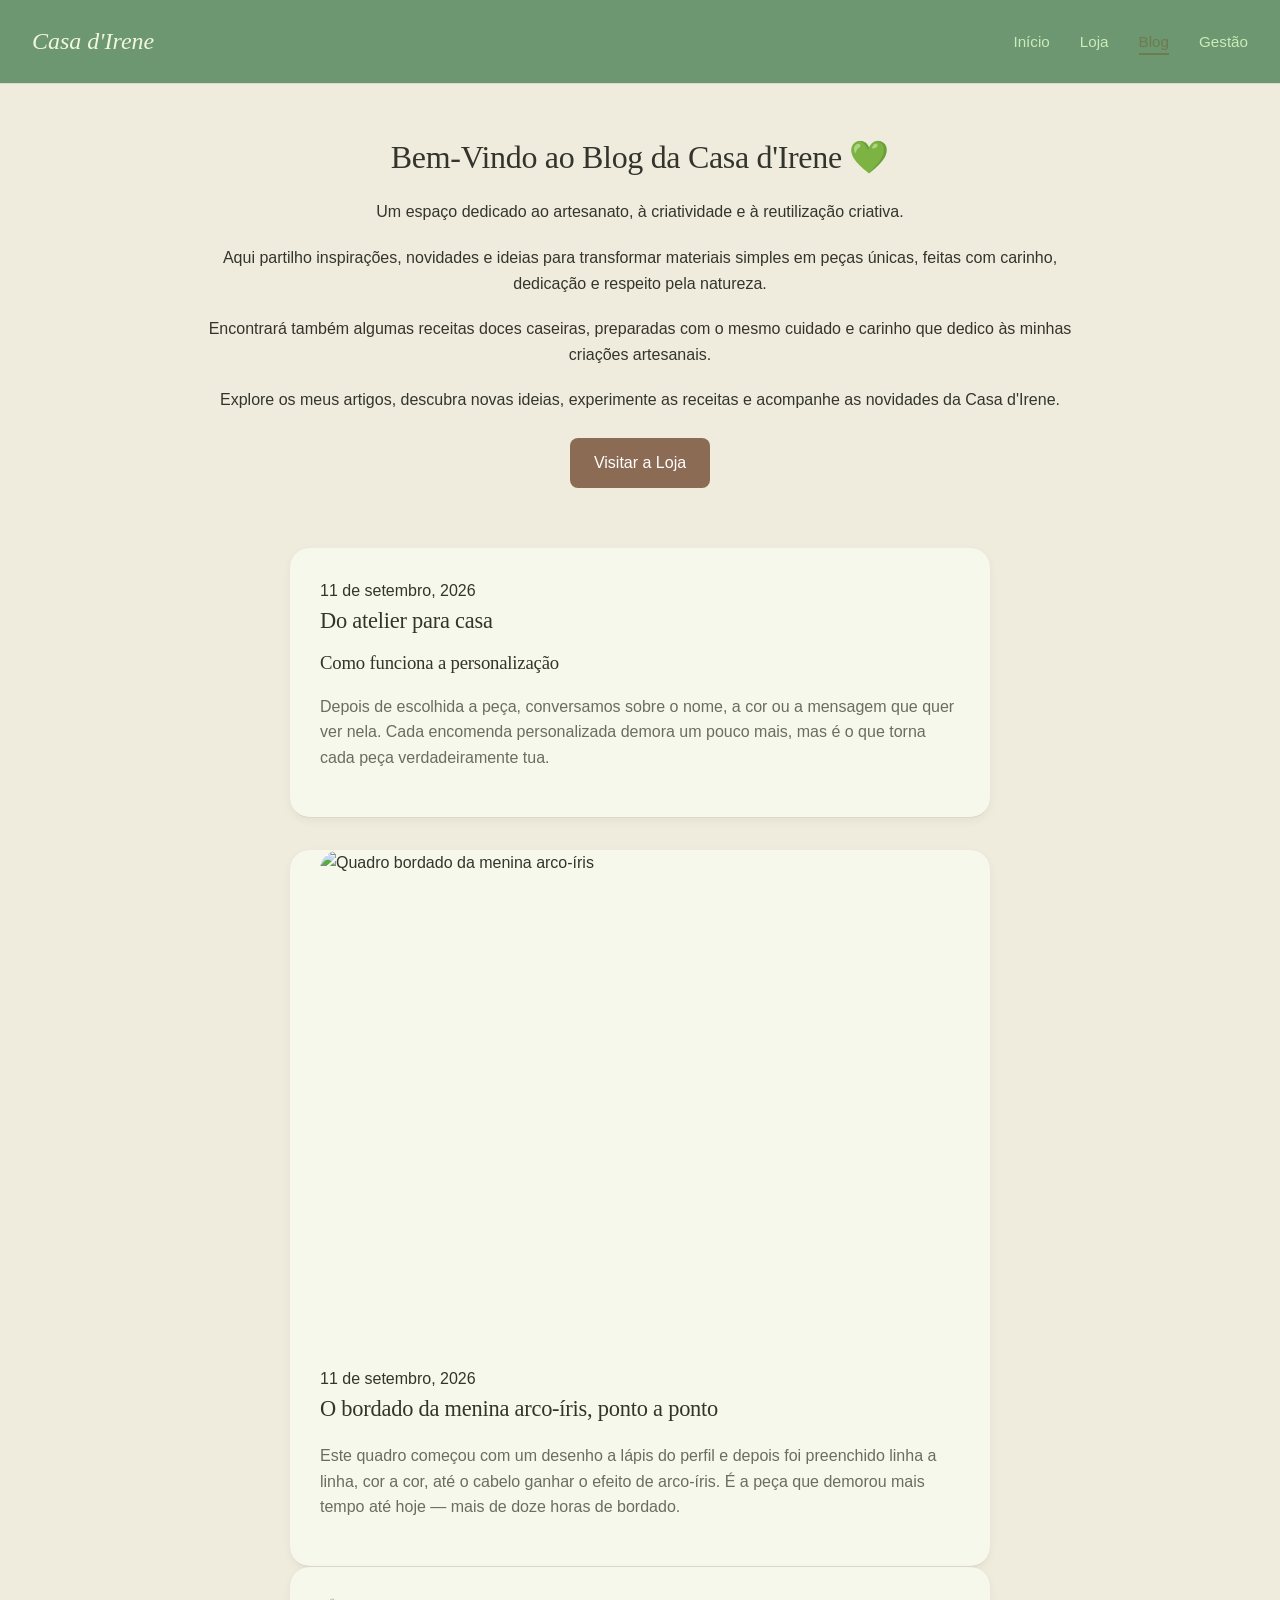
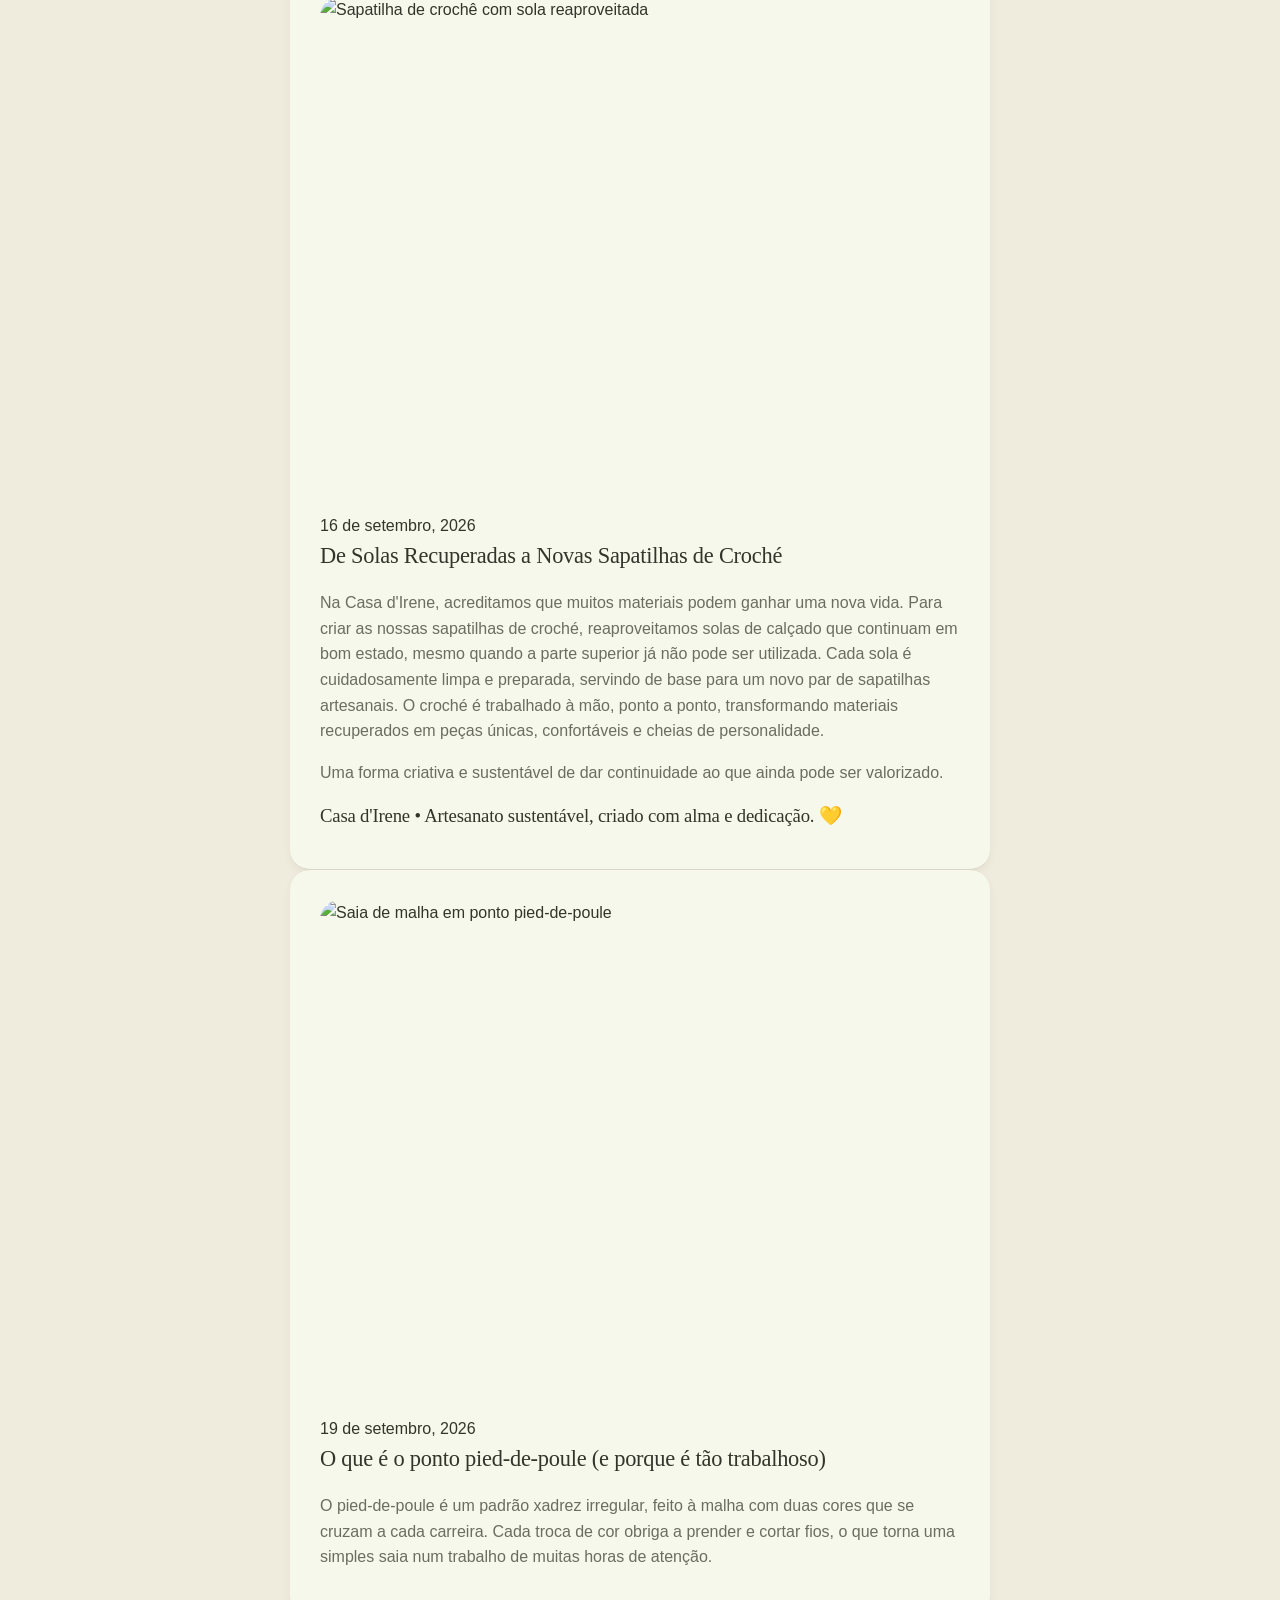
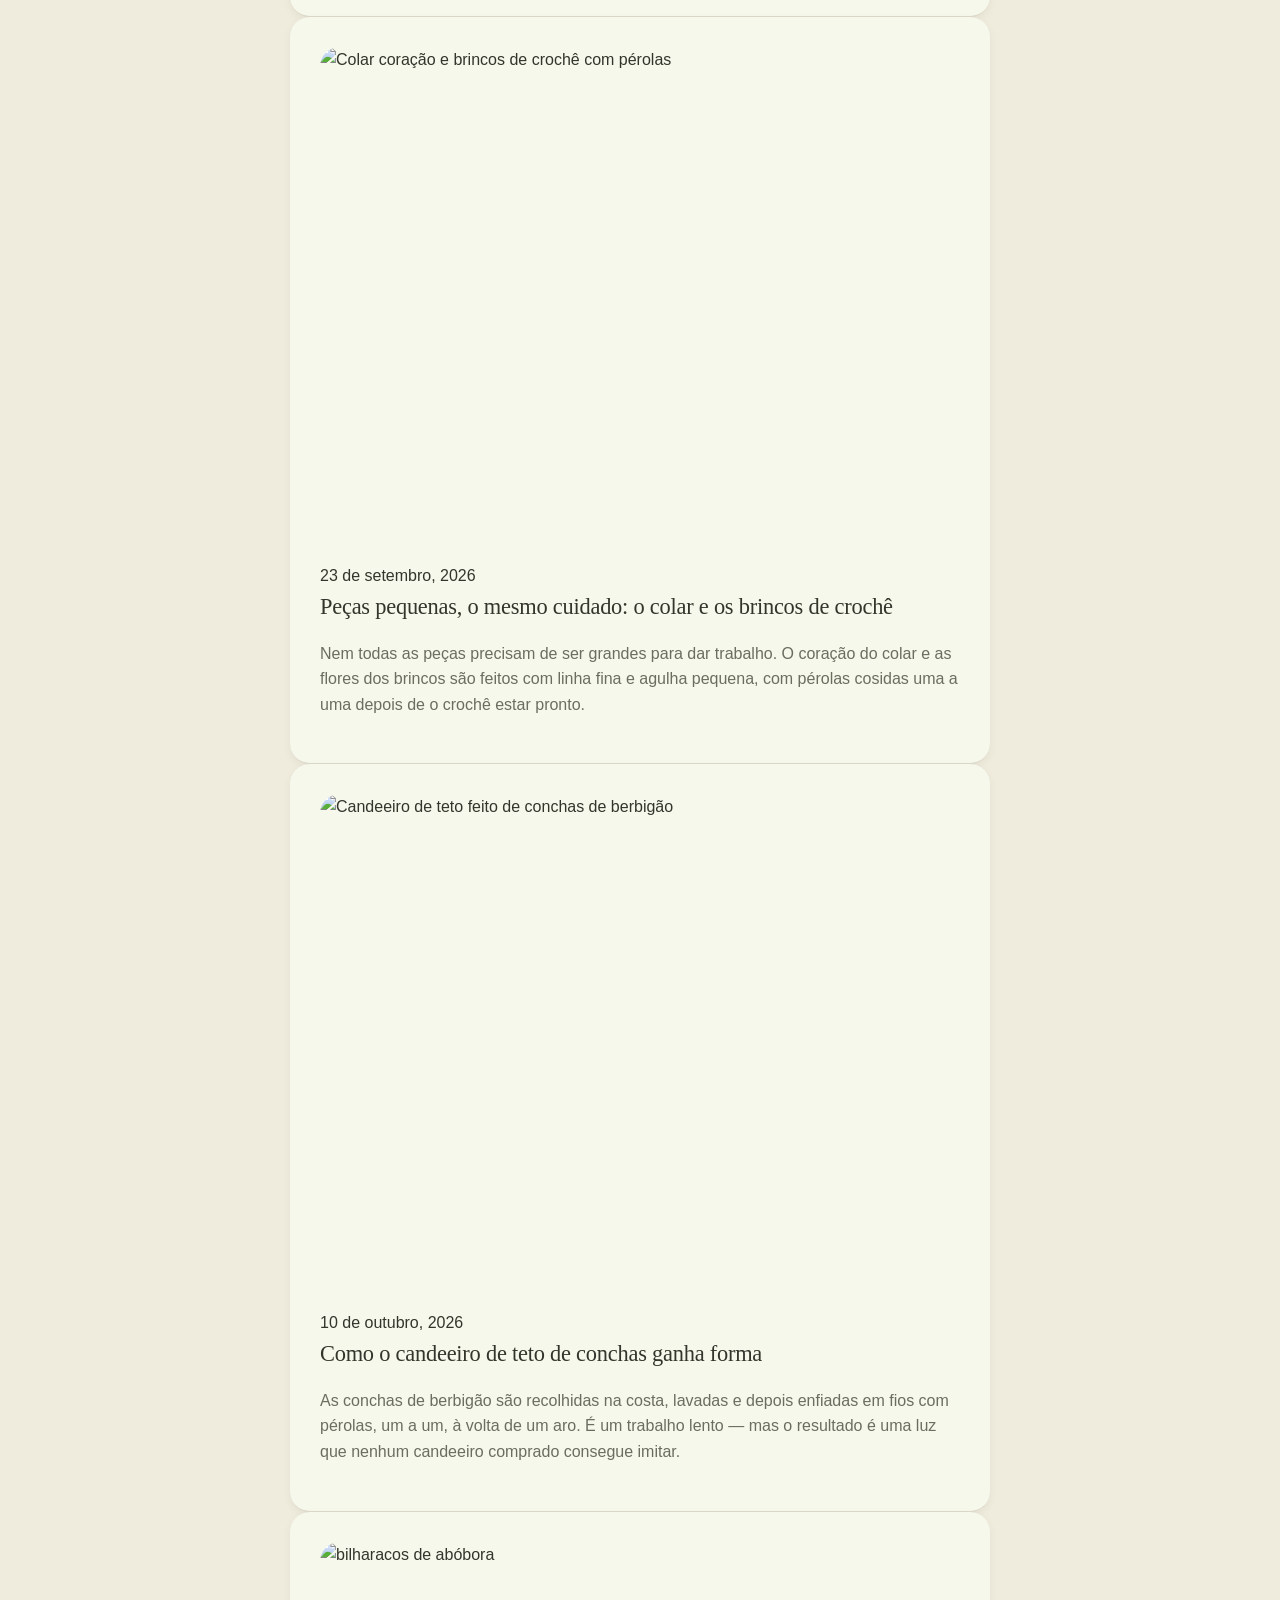
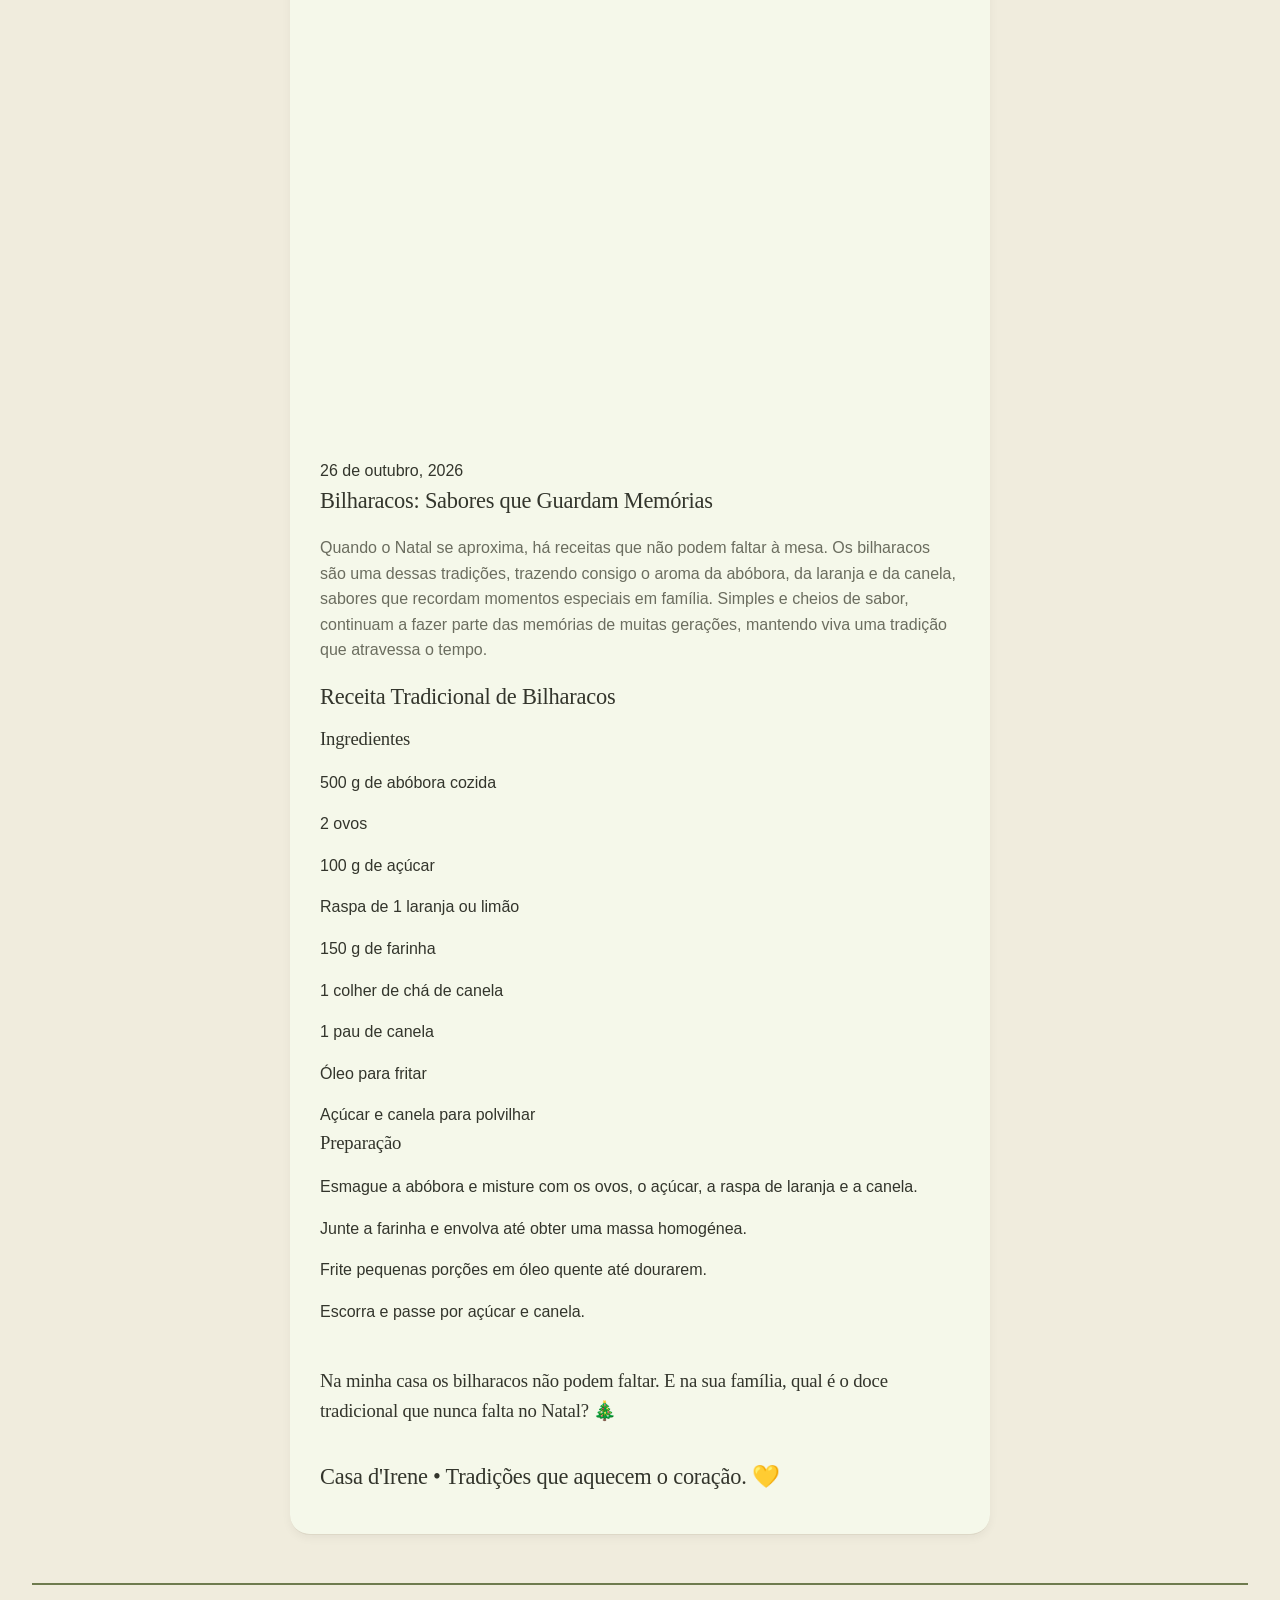
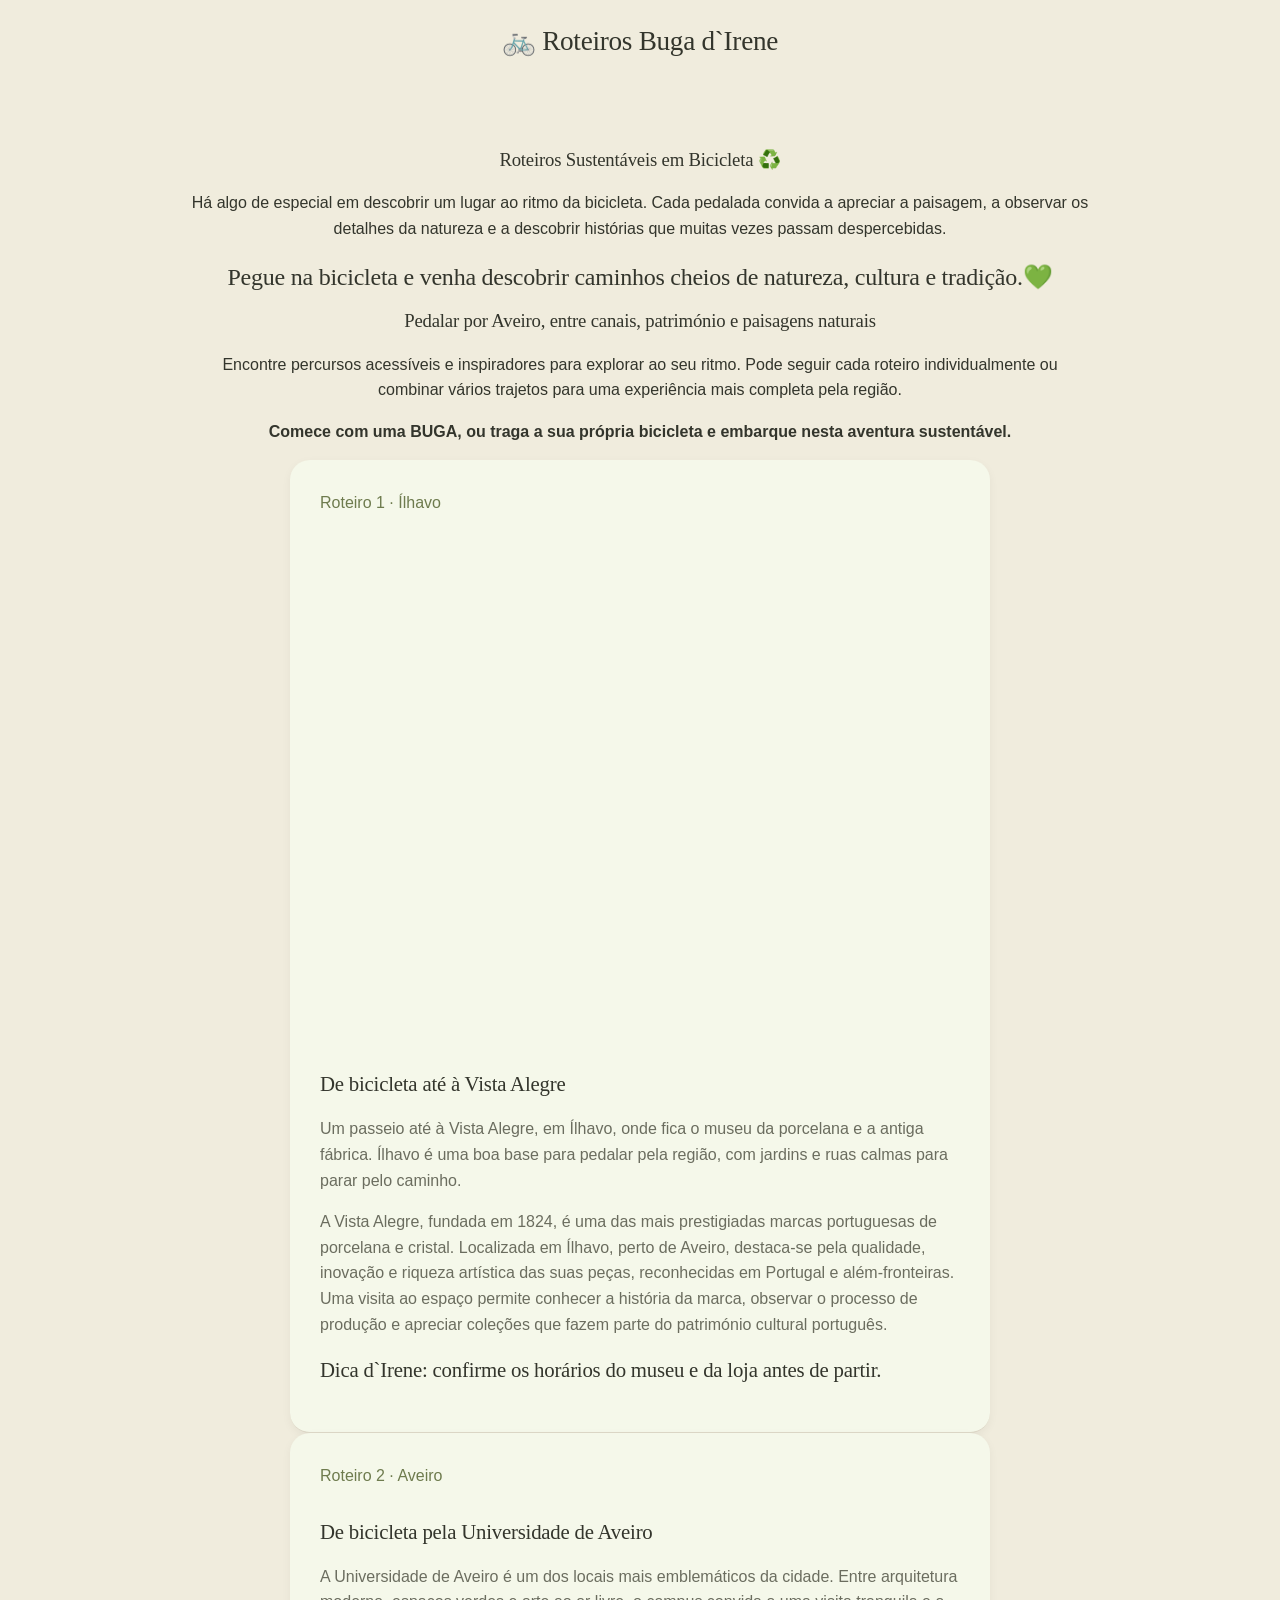
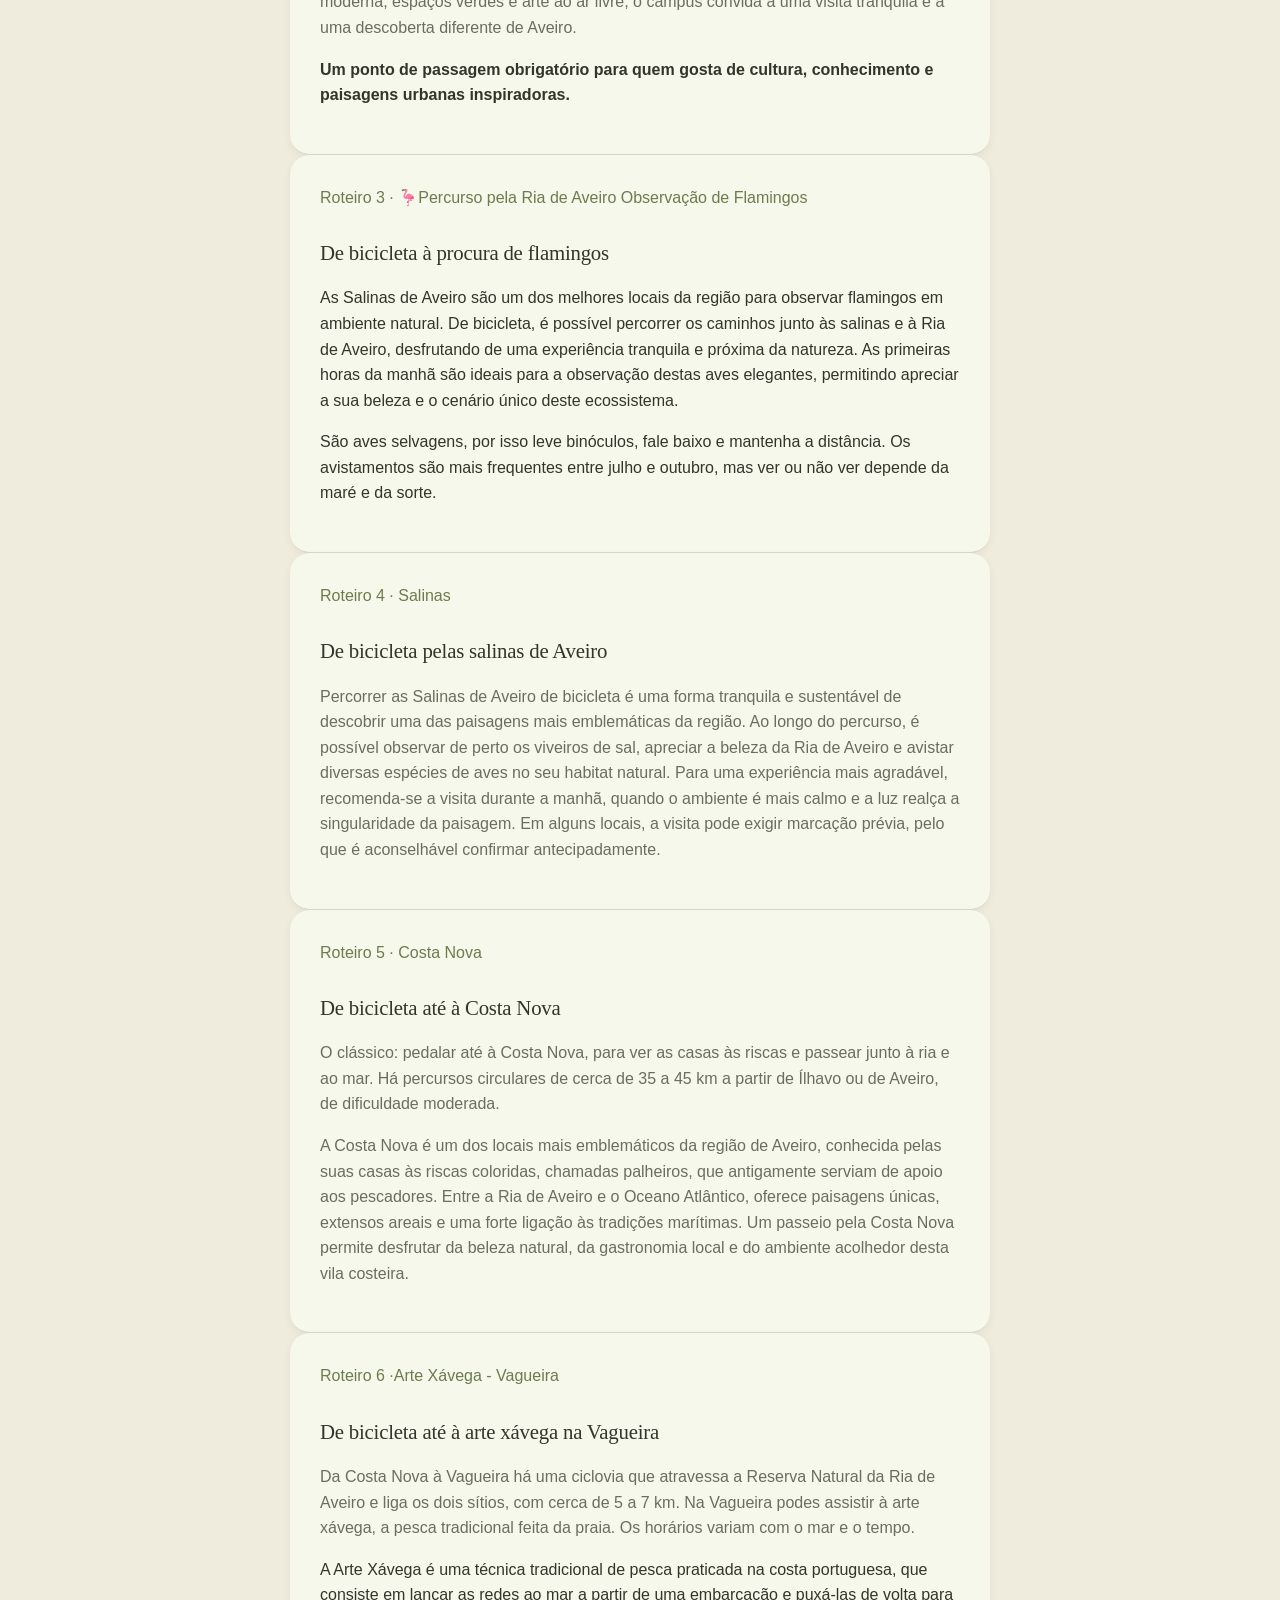
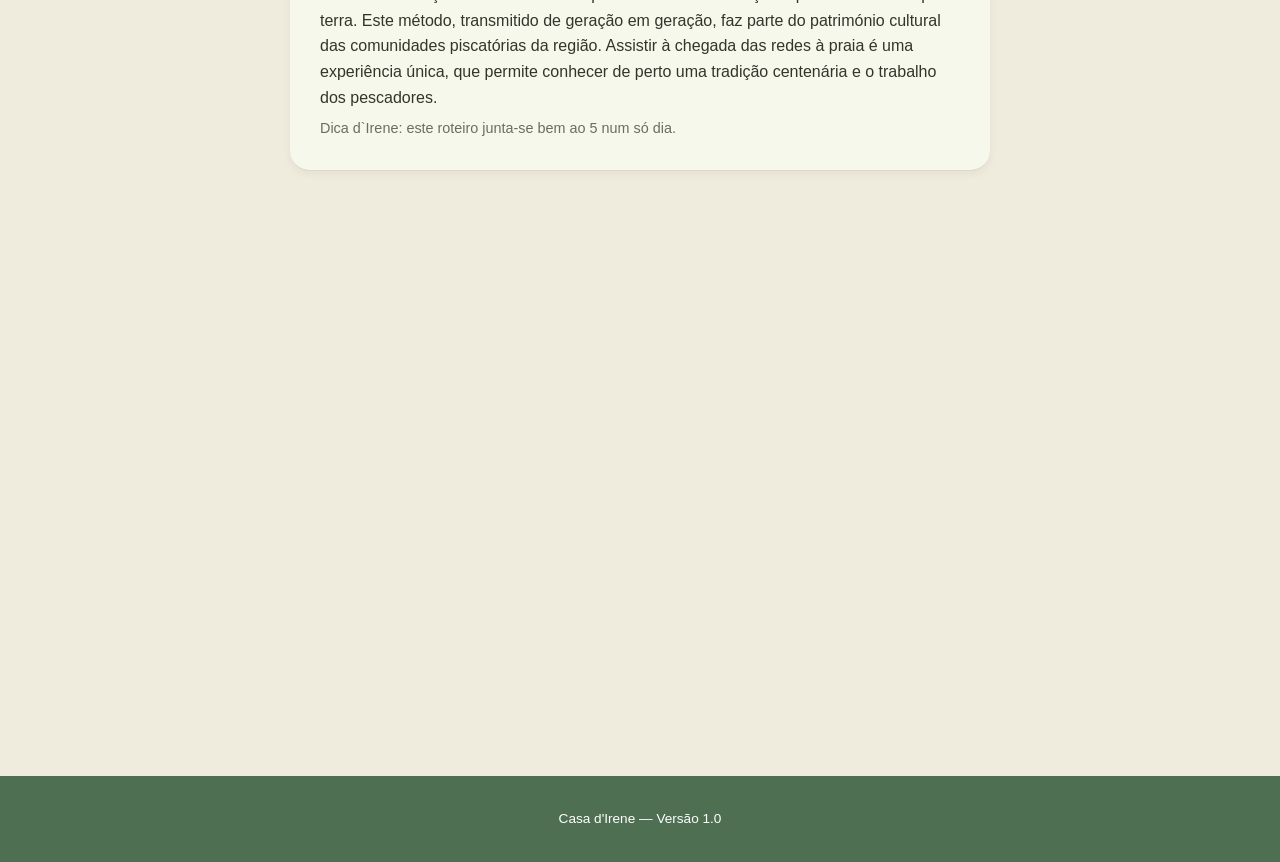
==== blog.html @ f52d592d "imagens_casa_direne" ====
<!DOCTYPE html>
<html lang="pt-PT">
<head>
  <meta charset="UTF-8">
  <meta name="viewport" content="width=device-width, initial-scale=1.0">
  <title>Blog — Casa d'Irene</title>
 
  <link rel="stylesheet" href="style.css">
</head>
<body>

  <header>
    <a href="index.html" class="marca">Casa d'Irene</a>
    <nav>
      <a href="index.html">Início</a>
      <a href="loja.html">Loja</a>
      <a href="blog.html" class="ativo">Blog</a>
      <a href="gestao.html">Gestão</a>
    </nav>
  </header>

  <main>
   
   <div class="intro-blog">

    <h1>Bem-Vindo ao Blog da Casa d'Irene 💚</h1>

    <p>
        Um espaço dedicado ao artesanato, à criatividade e à reutilização criativa.
    </p>

    <p>
        Aqui partilho inspirações, novidades e ideias para transformar materiais simples em peças únicas, feitas com carinho, dedicação e respeito pela natureza.
        <p></p>Encontrará também algumas receitas doces caseiras, preparadas com o mesmo cuidado e carinho que dedico às minhas criações artesanais.
    </p>

    <p>
        Explore os meus artigos, descubra novas ideias, experimente as receitas e acompanhe as novidades da Casa d'Irene.
    </p>

</div>


    <div class="cta-blog">
    <a href="loja.html" class="btn-blog">
        Visitar a Loja
    </a>
</div>


    <article class="post">
        <div class="data">11 de setembro, 2026</div>
        <h2>Do atelier para casa</h2>
        <h3>Como funciona a personalização</h3>
        <p>Depois de escolhida a peça, conversamos sobre o nome, a cor ou a mensagem que quer ver nela. Cada encomenda personalizada demora um pouco mais, mas é o que torna cada peça verdadeiramente tua.</p>
      </article>

    <div class="lista-posts">
      <article class="post">
        <img src="imagens_casa_direne/quadro bordado menina arco-iris.png" alt="Quadro bordado da menina arco-íris" class="foto-post">
        <div class="data">11 de setembro, 2026</div>
        <h2>O bordado da menina arco-íris, ponto a ponto</h2>
        <p>Este quadro começou com um desenho a lápis do perfil e depois foi preenchido linha a linha, cor a cor, até o cabelo ganhar o efeito de arco-íris. É a peça que demorou mais tempo até hoje — mais de doze horas de bordado.</p>
      </article>

      <article class="post">
        <img src="imagens_casa_direne/sapatilha croche.jpg" alt="Sapatilha de crochê com sola reaproveitada" class="foto-post">
        <div class="data">16 de setembro, 2026</div>
        <h2>De Solas Recuperadas a Novas Sapatilhas de Croché</h2>
        <p>Na Casa d'Irene, acreditamos que muitos materiais podem ganhar uma nova vida. Para criar as nossas sapatilhas de croché, reaproveitamos solas de calçado que continuam em bom estado, mesmo quando a parte superior já não pode ser utilizada.
       Cada sola é cuidadosamente limpa e preparada, servindo de base para um novo par de sapatilhas artesanais. O croché é trabalhado à mão, ponto a ponto, transformando materiais recuperados em peças únicas, confortáveis e cheias de personalidade.</p>
      <p>Uma forma criativa e sustentável de dar continuidade ao que ainda pode ser valorizado.</p>

      <h3>Casa d'Irene • Artesanato sustentável, criado com alma e dedicação. 💛</h3>
      </article>

      <article class="post">
        <img src="imagens_casa_direne/saia de malha ponto pied-de-poule.jpg" alt="Saia de malha em ponto pied-de-poule" class="foto-post">
        <div class="data">19 de setembro, 2026</div>
        <h2>O que é o ponto pied-de-poule (e porque é tão trabalhoso)</h2>
        <p>O pied-de-poule é um padrão xadrez irregular, feito à malha com duas cores que se cruzam a cada carreira. Cada troca de cor obriga a prender e cortar fios, o que torna uma simples saia num trabalho de muitas horas de atenção.</p>
      </article>

      <article class="post">
        <img src="imagens_casa_direne/colar e brincos croche.jpg" alt="Colar coração e brincos de crochê com pérolas" class="foto-post">
        <div class="data">23 de setembro, 2026</div>
        <h2>Peças pequenas, o mesmo cuidado: o colar e os brincos de crochê</h2>
        <p>Nem todas as peças precisam de ser grandes para dar trabalho. O coração do colar e as flores dos brincos são feitos com linha fina e agulha pequena, com pérolas cosidas uma a uma depois de o crochê estar pronto.</p>
      </article>

      <article class="post">
        <img src="imagens_casa_direne/candeeiro teto conchas.jpg" alt="Candeeiro de teto feito de conchas de berbigão" class="foto-post">
        <div class="data">10 de outubro, 2026</div>
        <h2>Como o candeeiro de teto de conchas ganha forma</h2>
        <p>As conchas de berbigão são recolhidas na costa, lavadas e depois enfiadas em fios com pérolas, um a um, à volta de um aro. É um trabalho lento — mas o resultado é uma luz que nenhum candeeiro comprado consegue imitar.</p>
      </article>

      <article class="post">
        <img src="imagens_casa_direne/bilharacos.jpg" alt="bilharacos de abóbora" class="foto-post">
        <div class="data">26 de outubro, 2026</div>
        <h2>Bilharacos: Sabores que Guardam Memórias </h2>
        <p>Quando o Natal se aproxima, há receitas que não podem faltar à mesa. Os bilharacos são uma dessas tradições, trazendo consigo o aroma da abóbora, da laranja e da canela, sabores que recordam momentos especiais em família.

         Simples e cheios de sabor, continuam a fazer parte das memórias de muitas gerações, mantendo viva uma tradição que atravessa o tempo.

        <h2>Receita Tradicional de Bilharacos</h2>

       <h3>Ingredientes</h3>

       <p></p>500 g de abóbora cozida
       <p></p>2 ovos
       <p></p>100 g de açúcar
       <p></p>Raspa de 1 laranja ou limão
       <p></p>150 g de farinha
       <p></p>1 colher de chá de canela
       <p></p>1 pau de canela
       <p></p>Óleo para fritar
       <p></p>Açúcar e canela para polvilhar

      <h3>Preparação</h3>

      <p></p>Esmague a abóbora e misture com os ovos, o açúcar, a raspa de laranja e a canela.
      <p></p>Junte a farinha e envolva até obter uma massa homogénea.
      <p></p>Frite pequenas porções em óleo quente até dourarem.
      <p></p>Escorra e passe por açúcar e canela.</p>
    <br>
    <h3>Na minha casa os bilharacos não podem faltar. E na sua família, qual é o doce tradicional que nunca falta no Natal? 🎄 </h3>
    <br>
    <h2>Casa d'Irene • Tradições que aquecem o coração. 💛</h2>
      </article>

    </div>

    <section class="roteiros-bicicleta" id="roteiros-bicicleta">
      <h2 class="titulo-secao">🚲  Roteiros Buga d`Irene</h2>
    
      <img src="imagens_casa_direne/pôr do sol mala picnic.jpg" alt="">
      <br>

      <div class="intro-roteiros">
        <br>

    <h3>Roteiros Sustentáveis em Bicicleta ♻️</h3>

    <p>
        Há algo de especial em descobrir um lugar ao ritmo da bicicleta. Cada pedalada convida a apreciar a paisagem, a observar os detalhes da natureza e a descobrir histórias que muitas vezes passam despercebidas.
    </p>

    <h2>Pegue na bicicleta e venha descobrir caminhos cheios de natureza, cultura e tradição.💚</h2>

    <h3>Pedalar por Aveiro, entre canais, património e paisagens naturais</h3>

    <p>
        Encontre percursos acessíveis e inspiradores para explorar ao seu ritmo. Pode seguir cada roteiro individualmente ou combinar vários trajetos para uma experiência mais completa pela região.
    </p>

    <p>
        <strong>Comece com uma BUGA, ou traga a sua própria bicicleta e embarque nesta aventura sustentável.</strong>
    </p>

</div>
  

      <article class="post roteiro-bike">
        <div class="data">Roteiro 1 · Ílhavo</div>

        <img src="imagens_casa_direne/vista-alegre.jpg" alt="">
        <br>
        <iframe src="https://www.google.com/maps/embed?pb=!1m18!1m12!1m3!1d24233.44760409882!2d-8.697585307690943!3d40.60383112212475!2m3!1f0!2f0!3f0!3m2!1i1024!2i768!4f13.1!3m3!1m2!1s0xd23bce0806c195d%3A0x35fb714ff91c711!2sMuseu%20Vista%20Alegre!5e0!3m2!1spt-PT!2spt!4v1793710920989!5m2!1spt-PT!2spt" width="600" height="450" style="border:0;" allowfullscreen="" loading="lazy" referrerpolicy="strict-origin-when-cross-origin"></iframe>
       <br>
        <h3>De bicicleta até à Vista Alegre</h3>
        <p>Um passeio até à Vista Alegre, em Ílhavo, onde fica o museu da porcelana e a antiga fábrica. Ílhavo é uma boa base para pedalar pela região, com jardins e ruas calmas para parar pelo caminho.</p>
        <p>A Vista Alegre, fundada em 1824, é uma das mais prestigiadas marcas portuguesas de porcelana e cristal. Localizada em Ílhavo, perto de Aveiro, destaca-se pela qualidade, inovação e riqueza artística das suas peças, reconhecidas em Portugal e além-fronteiras. 
          Uma visita ao espaço permite conhecer a história da marca, observar o processo de produção e apreciar coleções que fazem parte do património cultural português.</p>
        <p class="nota-roteiro"><h3>Dica d`Irene: confirme os horários do museu e da loja antes de partir.</h3></p>
      </article>

      <article class="post roteiro-bike">
        <div class="data">Roteiro 2 · Aveiro</div>
        <img src="imagens_casa_direne/Universidade-Aveiro.jpg" alt="">
        
        <h3>De bicicleta pela Universidade de Aveiro</h3>

        <p>A Universidade de Aveiro é um dos locais mais emblemáticos da cidade. Entre arquitetura moderna, espaços verdes e arte ao ar livre, o campus convida a uma visita tranquila e a uma descoberta diferente de Aveiro.
</p>
<strong>Um ponto de passagem obrigatório para quem gosta de cultura, conhecimento e paisagens urbanas inspiradoras.</strong>
</p>
        
       
      
      </article>

      <article class="post roteiro-bike">
        <div class="data">Roteiro 3 · 🦩Percurso pela Ria de Aveiro Observação de Flamingos</div>
        <img src="imagens_casa_direne/flamingos.jpg" alt="">
        <h3>De bicicleta à procura de flamingos</h3>
       
       <p></p> As Salinas de Aveiro são um dos melhores locais da região para observar flamingos em ambiente natural. De bicicleta, é possível percorrer os caminhos junto às salinas e à Ria de Aveiro, desfrutando de uma experiência tranquila e próxima da natureza. As primeiras horas da manhã são ideais para a observação destas aves elegantes, permitindo apreciar a sua beleza e o cenário único deste ecossistema.
        <p></p>São aves selvagens, por isso leve binóculos, fale baixo e mantenha a distância. 
       Os avistamentos são mais frequentes entre julho e outubro, mas ver ou não ver depende da maré e da sorte.</p>
      </article>

      <article class="post roteiro-bike">
        <div class="data">Roteiro 4 · Salinas</div>
        <img src="imagens_casa_direne/salinas Aveiro.jpg" alt="">
        <h3>De bicicleta pelas salinas de Aveiro</h3>
        <p>Percorrer as Salinas de Aveiro de bicicleta é uma forma tranquila e sustentável de descobrir uma das paisagens mais emblemáticas da região. Ao longo do percurso, é possível observar de perto os viveiros de sal, apreciar a beleza da Ria de Aveiro e avistar diversas espécies de aves no seu habitat natural. 
          Para uma experiência mais agradável, recomenda-se a visita durante a manhã, quando o ambiente é mais calmo e a luz realça a singularidade da paisagem. Em alguns locais, a visita pode exigir marcação prévia, pelo que é aconselhável confirmar antecipadamente.</p>
      </article>

      <article class="post roteiro-bike">
        <div class="data">Roteiro 5 · Costa Nova</div>
        <img src="imagens_casa_direne/costa-nova.jpg" alt="">
        <h3>De bicicleta até à Costa Nova</h3>
        <p>O clássico: pedalar até à Costa Nova, para ver as casas às riscas e passear junto à ria e ao mar. Há percursos circulares de cerca de 35 a 45 km a partir de Ílhavo ou de Aveiro, de dificuldade moderada.</p>
        <p>A Costa Nova é um dos locais mais emblemáticos da região de Aveiro, conhecida pelas suas casas às riscas coloridas, chamadas palheiros, que antigamente serviam de apoio aos pescadores. 
          Entre a Ria de Aveiro e o Oceano Atlântico, oferece paisagens únicas, extensos areais e uma forte ligação às tradições marítimas. Um passeio pela Costa Nova permite desfrutar da beleza natural, da gastronomia local e do ambiente acolhedor desta vila costeira.</p>
      </article>

      <article class="post roteiro-bike">
        <div class="data">Roteiro 6 ·Arte Xávega - Vagueira</div>
        <img src="imagens_casa_direne/arte xavega.jpg" alt="">
        <br>
    

        <h3>De bicicleta até à arte xávega na Vagueira</h3>
        <p>Da Costa Nova à Vagueira há uma ciclovia que atravessa a Reserva Natural da Ria de Aveiro e liga os dois sítios, com cerca de 5 a 7 km. Na Vagueira podes assistir à arte xávega, a pesca tradicional feita da praia. Os horários variam com o mar e o tempo.</p>
        A Arte Xávega é uma técnica tradicional de pesca praticada na costa portuguesa, que consiste em lançar as redes ao mar a partir de uma embarcação e puxá-las de volta para terra. Este método, transmitido de geração em geração, faz parte do património cultural das comunidades piscatórias da região. Assistir à chegada das redes à praia é uma experiência única, que permite conhecer de perto uma tradição centenária e o trabalho dos pescadores.
        <p class="nota-roteiro">Dica d`Irene: este roteiro junta-se bem ao 5 num só dia.</p>
      </article>
    </section>
    <br>

    <iframe src="https://www.google.com/maps/embed?pb=!1m18!1m12!1m3!1d20246.86995769087!2d-8.665227572370892!3d40.63937856985616!2m3!1f0!2f0!3f0!3m2!1i1024!2i768!4f13.1!3m3!1m2!1s0xd23980ed5b2e78d%3A0x3042e1cd013c1f07!2sAveiro!5e1!3m2!1spt-PT!2spt!4v1793706633688!5m2!1spt-PT!2spt%22" width="800" height="450" style="border:0;" allowfullscreen="" loading="lazy" referrerpolicy="strict-origin-when-cross-origin"></iframe>
  </main>

  <footer>Casa d'Irene — Versão 1.0</footer>

</body>
</html>
---- style.css ----
/* ===== Tokens: Casa d'Irene ===== */
:root {
  --base: #f0ecdd;       /* linho cru */
  --surface: #FFFFFF;
  --ink: #33352C;        /* verde-preto */
  --ink-soft: #6B6D5F;
  --oliva: #6E7B4E;       /* verde-oliva — natureza, sustentabilidade */
  --terracota: #B4693E;   /* destaque de personalização */
  --line: #DDD8C7;
}

* {
  box-sizing: border-box;
}

body {
  margin: 0;
  background: var(--base);
  color: var(--ink);
  font-family: Arial, Helvetica, sans-serif;
  line-height: 1.6;
}

h1,
h2,
h3 {
  font-family: Georgia, "Times New Roman", serif;
  font-weight: 500;
  margin: 0 0 0.4em 0;
  letter-spacing: -0.01em;
}

a {
  color: inherit;
}

/* ===== Navegação ===== */

header {
  display: flex;
  justify-content: space-between;
  align-items: center;
  padding: 1.4rem 2rem;
  border-bottom: 1px solid var(--line);
  background-color: #6d9771;
  color: #e6f3d0;
}


.marca {
  font-family: 'Newsreader', serif;
  font-size: 1.35rem;
  font-style: italic;
  text-decoration: none;
}

nav a {
  text-decoration: none;
  margin-left: 1.6rem;
  color: #caebba;
  font-size: 0.95rem;
  padding-bottom: 3px;
  border-bottom: 2px solid transparent;
}

nav a:hover,
nav a.ativo {
  color: var(--oliva);
  border-bottom-color: var(--oliva);
}

main {
  max-width: 1500px;
  margin: 0 auto;
  padding: 3rem 2rem 5rem;
}

/* ===== Hero ===== */

.hero {
    display: flex;
    justify-content: space-between;
    align-items: center;
    gap: 100px;
    padding: 4rem 0;
}

.hero-texto {
    flex: 1;
    max-width: 500px;
}

.hero-texto h1 {
    font-size: 3rem;
    color: #e6f1ea;
    margin-bottom: 1.5rem;
}

.hero-texto h2 {
    font-size: 1.8rem;
    margin-bottom: 1rem;
}

.hero-texto p {
    font-size: 1.1rem;
    line-height: 1.8;
    color: #666;
    margin-bottom: 2rem;
}

.hero-cta {
    display: inline-block;
    background: #B56B42;
    color: #fff;
    text-decoration: none;
    padding: 14px 28px;
    border-radius: 30px;
}

.hero-cta:hover {
    background: #965730;
}

.hero {
    display: flex;
    align-items: center;
    gap: 50px;
    padding: 4rem 0;
}

.hero-texto {
    width: 50%;
}

.caixa-logo {
    width: 50%;

    min-height: 420px;

    background: #d7cfbd;

    border-radius: 40px;

    display: flex;
    flex-direction: column;
    justify-content: center;
    align-items: center;

    text-align: center;
    padding: 40px;

    box-shadow: 0 15px 35px rgba(0,0,0,0.08);
}

.caixa-logo h3 {
    margin-bottom: 20px;
    color: #35443b;
}

.caixa-logo p {
    color: #444;
    line-height: 1.7;
}

@media (max-width: 768px) {
    .hero {
        flex-direction: column;
        text-align: center;
    }

    .caixa-logo {
        width: 100%;
        max-width: 350px;
        height: auto;
    }
}

.materiais {
  margin-top: 2.5rem;
  padding-top: 2rem;
  border-top: 1px solid var(--line);
  color: var(--ink-soft);
  font-size: 0.92rem;
}

.sobre {
  display: flex;
  gap: 1.8rem;
  align-items: center;
  margin-top: 2.5rem;
  padding-top: 2.2rem;
  border-top: 1px solid var(--line);
}

.foto-irene {
  width: 130px;
  height: 130px;
  border-radius: 50%;
  object-fit: cover;
  flex-shrink: 0;
}

.sobre h2 { font-size: 1.3rem; }

.sobre p {
  color: var(--ink-soft);
  margin: 0;
}

@media (max-width: 520px) {
  .sobre { flex-direction: column; align-items: flex-start; }
}

/* ===== Loja ===== */
.filtros {
  display: flex;
  flex-wrap: wrap;
  gap: 0.6rem;
  margin-top: 1.6rem;
}

.filtro {
  background: transparent;
  border: 1px solid var(--line);
  color: var(--ink-soft);
  padding: 0.4rem 0.9rem;
  border-radius: 20px;
  font-size: 0.85rem;
  cursor: pointer;
  font-family: inherit;
}

.filtro:hover {
  border-color: var(--oliva);
  color: var(--ink);
}

.filtro.ativo {
  background: var(--oliva);
  border-color: var(--oliva);
  color: var(--surface);
}

.categoria-tag {
  font-size: 0.75rem;
  color: var(--ink-soft);
  text-transform: none;
  margin: 0 0 0.3rem;
}

.grelha-produtos {
  display: grid;
  grid-template-columns: repeat(auto-fill, minmax(330px, 1fr));
  gap: 2rem;
  margin-top: 2rem;
}

.produto {
  background: var(--surface);
  border: 1px solid var(--line);
  padding: 1.5rem;
}

.produto .imagem {
  width: 100%;
  height: 350px;
  object-fit: cover;
  margin-bottom: 1rem;
  background: var(--line);
  display: block;
  border-radius: 16px;
}

.produto h3 { font-size: 1.05rem; }

.produto .nota-personalizacao {
  font-size: 0.82rem;
  color: var(--oliva);
  margin: 0.2rem 0 0.5rem;
}

.preco {
  color: var(--terracota);
  font-weight: 600;
  margin: 0.3rem 0 0.8rem;
}

.produto button {
  width: 100%;
  background: transparent;
  border: 1px solid var(--ink);
  color: var(--ink);
  padding: 0.55rem;
  cursor: pointer;
  font-size: 0.9rem;
}

.produto button:hover {
  background: var(--ink);
  color: var(--surface);
}

.produto button.adicionado {
  background: var(--oliva);
  border-color: var(--oliva);
  color: var(--surface);
}

.carrinho-flutuante {
  position: fixed;
  bottom: 1.5rem;
  right: 1.5rem;
  background: var(--ink);
  color: var(--surface);
  padding: 0.7rem 1.2rem;
  border-radius: 30px;
  font-size: 0.9rem;
}



/* ===== Blog ===== */

.lista-posts { margin-top: 2rem; }

.post {
  max-width: 700px;
  margin: 0 auto;
  padding: 1.6rem 0;
  border-bottom: 1px solid var(--line);
}

.post:first-child {
  padding-top: 0;
}

.foto-post {
  width: 100%;
  height: 500px;
  object-fit: cover;
  margin: 0 auto 1rem;
  display: block;
  border-radius: 20px;
}

.post h2 { font-size: 1.4rem; }

.post p { color: var(--ink-soft); }

footer {
  text-align: center;
  color: #ffffff;
  font-size: 0.85rem;
  padding: 2rem;
  background-color: #4F6F52;
}

/* ===== Roteiros ===== */
.lista-roteiros { margin-top: 2rem; }

.roteiro {
  background: var(--surface);
  border: 1px solid var(--line);
  margin-bottom: 1rem;
}

.roteiro-topo {
  width: 100%;
  display: flex;
  justify-content: space-between;
  align-items: center;
  gap: 1rem;
  padding: 1.1rem 1.3rem;
  background: transparent;
  border: none;
  cursor: pointer;
  font-family: inherit;
  text-align: left;
  color: var(--ink);
  border-radius: 20px;
}

.roteiro-topo:hover { background: var(--base); }

.roteiro-titulo {
  display: block;
  font-family: 'Newsreader', Georgia, serif;
  font-size: 1.2rem;
}

.roteiro-duracao {
  display: block;
  font-size: 0.85rem;
  color: var(--oliva);
}

.roteiro-seta {
  font-size: 1.4rem;
  color: var(--terracota);
}

.roteiro-corpo { padding: 0 1.3rem 1.3rem; }

.roteiro-corpo p { color: var(--ink-soft); margin-top: 0; }

.paragens { padding-left: 1.2rem; margin: 0; }

.paragens li { padding: 0.5rem 0; border-top: 1px solid var(--line); }

.paragem-hora {
  display: inline-block;
  min-width: 4.5rem;
  font-size: 0.82rem;
  color: var(--terracota);
}

.paragem-nota {
  display: block;
  color: var(--ink-soft);
  font-size: 0.92rem;
  margin-left: 4.5rem;
}

/* ===== Roteiros de bicicleta (no blog) ===== */
.roteiros-bicicleta {
  margin-top: 3rem;
  padding-top: 2.2rem;
  border-top: 2px solid var(--oliva);
}

.titulo-secao { font-size: 1.7rem; }

.intro-secao { color: var(--ink-soft); max-width: 640px; }

.roteiro-bike h3 {
  font-family: 'Newsreader', Georgia, serif;
  font-weight: 500;
  font-size: 1.3rem;
  margin: 0 0 0.4em 0;
}

.roteiro-bike .data { color: var(--oliva); }

.nota-roteiro {
  font-size: 0.9rem;
  color: var(--terracota);
  margin: 0.4rem 0 0;
}

/* ===== Loja: produto sem foto ===== */
.grelha-produtos {
  display: grid;
  grid-template-columns: repeat(2, 1fr);
  gap: 2rem;
}

.produto {
  background: white;
  padding: 1.5rem;
  border-radius: 20px;
  min-height: 700px;
}

.produto .imagem {
  width: 100%;
  height: 450px;
  object-fit: cover;
  border-radius: 20px;
}

@media (max-width: 768px) {
  .grelha-produtos {
    grid-template-columns: 1fr;
  }
}

.apresentacao{
    display:flex;
    align-items:center;
    justify-content:space-between;
    gap:60px;
    max-width:600px;
    margin:60px auto;
    padding:20px;
}

.apresentacao-texto{
    flex:1;
}

.apresentacao-texto h1{
    color:#8c6b54;
}

.apresentacao-texto h2{
    color:#6d5644;
    margin-bottom:20px;
    font-style:italic;
}

.apresentacao-texto p{
    line-height:1.8;
    margin-bottom:15px;
}

.apresentacao-logo{
    width:350px;
}

.box-logo{
    background:#f3e8d8;
    padding:30px;
    border-radius:20px;
    text-align:center;
    border:1px solid #d8c3a5;
    box-shadow:0 8px 25px rgba(0,0,0,.08);
}

.box-logo img{
    width:100%;
    max-width:250px;
    display:block;
    margin:auto;
}

.frase-logo{
    margin-top:15px;
    color:#8c6b54;
    font-style:italic;
}

.botao-loja{
    display:inline-block;
    margin-top:20px;
    padding:12px 24px;
    background:#c98657;
    color:white;
    text-decoration:none;
    border-radius:8px;
}

.botao-loja:hover{
    background:#735742;
}


.produto button:disabled { opacity: 0.5; cursor: not-allowed; }

/* ===== Gestão ===== */
.aviso-gestao {
  background: var(--surface);
  border-left: 3px solid var(--terracota);
  padding: 0.8rem 1rem;
  color: var(--ink-soft);
  font-size: 0.92rem;
}

.resumo {
  display: grid;
  grid-template-columns: repeat(auto-fit, minmax(130px, 1fr));
  gap: 1rem;
  margin: 1.5rem 0;
}

.resumo div {
  background: var(--surface);
  border: 1px solid var(--line);
  padding: 0.9rem 1rem;
}

.resumo strong { display: block; font-family: 'Newsreader', serif; font-size: 1.6rem; }
.resumo span { color: var(--ink-soft); font-size: 0.85rem; }

.tabela-scroll { overflow-x: auto; }

.tabela-gestao {
  width: 100%;
  border-collapse: collapse;
  background: var(--surface);
  font-size: 0.92rem;
}

.tabela-gestao th, .tabela-gestao td {
  padding: 0.6rem 0.8rem;
  border-bottom: 1px solid var(--line);
  text-align: left;
}

.tabela-gestao th { color: var(--ink-soft); font-weight: 500; font-size: 0.82rem; }
.tabela-gestao input[type="number"] { width: 5.5rem; padding: 0.3rem; border: 1px solid var(--line); font-family: inherit; }

.btn-remover { background: none; border: none; color: var(--terracota); cursor: pointer; font-size: 1rem; }

.form-novo { display: flex; flex-wrap: wrap; gap: 0.6rem; margin-top: 1rem; }
.form-novo input, .form-novo select { padding: 0.5rem; border: 1px solid var(--line); font-family: inherit; background: var(--surface); }
.form-novo input[type="number"] { width: 7rem; }

.acoes-gestao { display: flex; gap: 0.8rem; margin-top: 2rem; }

.btn-gestao {
  background: var(--oliva);
  color: var(--surface);
  border: 1px solid var(--oliva);
  padding: 0.55rem 1.1rem;
  cursor: pointer;
  font-family: inherit;
  font-size: 0.9rem;
}

.btn-gestao.secundario { background: transparent; color: var(--ink); border-color: var(--ink); }


/*formulário encomenda*/
.encomenda {
    max-width: 700px;
    margin: 50px auto;
    padding: 30px;
    background: #fff;
    border-radius: 15px;
    box-shadow: 0 4px 15px rgba(0,0,0,0.1);
}

.encomenda h2 {
    text-align: center;
    color: #8c6b54;
    margin-bottom: 25px;
}

.encomenda form {
    display: flex;
    flex-direction: column;
    gap: 15px;
}

.encomenda input,
.encomenda select,
.encomenda textarea {
    padding: 12px;
    border: 1px solid #ddd;
    border-radius: 8px;
    font-size: 16px;
}

.encomenda button {
    background: #8c6b54;
    color: white;
    border: none;
    padding: 14px;
    border-radius: 8px;
    cursor: pointer;
    transition: 0.3s;
}

.encomenda button:hover {
    background: #735742;
}

.cores {
    display: flex;
    gap: 15px;
    flex-wrap: wrap;
}

.cores input {
    display: none;
}

.cor {
    width: 35px;
    height: 35px;
    border-radius: 50%;
    display: inline-block;
    cursor: pointer;
    border: 2px solid #ddd;
}

.branco {
    background: #ffffff;
}

.bege {
    background: #d8c3a5;
}

.rosa {
    background: #f3d6dc;
}

.azul {
    background: #7af3e3;
}

.verde {
    background: #51af55;
}

.cores input:checked + .cor {
    border: 3px solid #8c6b54;
    transform: scale(1.1);
}

.preview-container {
    text-align: center;
}

#previewImagem {
    display: none;
    max-width: 300px;
    width: 100%;
    margin-top: 10px;
    border-radius: 10px;
    border: 2px solid #ddd;
}

#resultado {
text-align: center;
color: green;
font-weight: bold;
margin-top: 15px;
}


main{
    display:block;
}

.apresentacao{
display:flex;
align-items:center;
justify-content:space-between;
gap:60px;
max-width:1200px;
margin:60px auto 100px;
padding:20px;
}

.apresentacao-texto{
flex:1;
}

.apresentacao-logo{
width:350px;
}

.sobre{
display:flex;
align-items:center;
gap:30px;
max-width:1200px;
margin:80px auto 0;
padding:40px 20px;
border-top:1px solid #d8c3a5;
}

.foto-irene{
width:180px;
height:180px;
border-radius:50%;
object-fit:cover;
flex-shrink:0;
}

.sobre div{
flex:1;
}

@media (max-width:768px){

.apresentacao{
flex-direction:column;
text-align:center;
}

.apresentacao-logo{
width:100%;
max-width:320px;
}

.sobre{
flex-direction:column;
text-align:center;
}

.foto-irene{
width:180px;
height:180px;
}

}

.cta-direita{
width:350px;
margin-left:auto;
margin-top:20px;
text-align:center;
}

.cta-blog{
text-align:center;
margin-top:25px;
}

.btn-blog{
display:inline-block;
padding:12px 24px;
background:#8c6b54;
color:white;
text-decoration:none;
border-radius:8px;
transition:0.3s;
}

.btn-blog:hover{
background:#735742;
}


.post{
background:#f5f8ea;
padding:30px;
border-radius:20px;
box-shadow:0 3px 10px rgba(0,0,0,.05);
}

.intro-blog{
max-width:900px;
margin:0 auto;
text-align:center;
}

.intro-blog p{
margin-bottom:20px;
}

.cta-blog{
text-align:center;
margin-top:25px;
margin-bottom:60px;
}

.marca{
text-decoration:none;
color:#f1f7db;
font-size:1.5rem;
font-style:italic;
font-family:Georgia, serif;
}

.submarca{
font-size:0.50rem;
color:#d2ebc7;
font-style:normal;
margin-left:7px;
letter-spacing:0.5px;
}

.titulo-secao{
    text-align: center;
    margin-bottom: 30px;
}

.intro-roteiros{
    max-width: 900px;
    margin: 0 auto;
    text-align: center;
}

.intro-roteiros h2,
.intro-roteiros h3,
.intro-roteiros p{
    text-align: center;
}

.container{
    background-color: #edf7fa;
    padding: 40px;
    border-radius: 20px;
}

iframe{
    display: block;
    margin: 0 auto;
    width: 95%;
    max-width: 1200px;
    height: 500px;
}

.footer-bottom {
    text-align: center;
    padding: 15px;
}
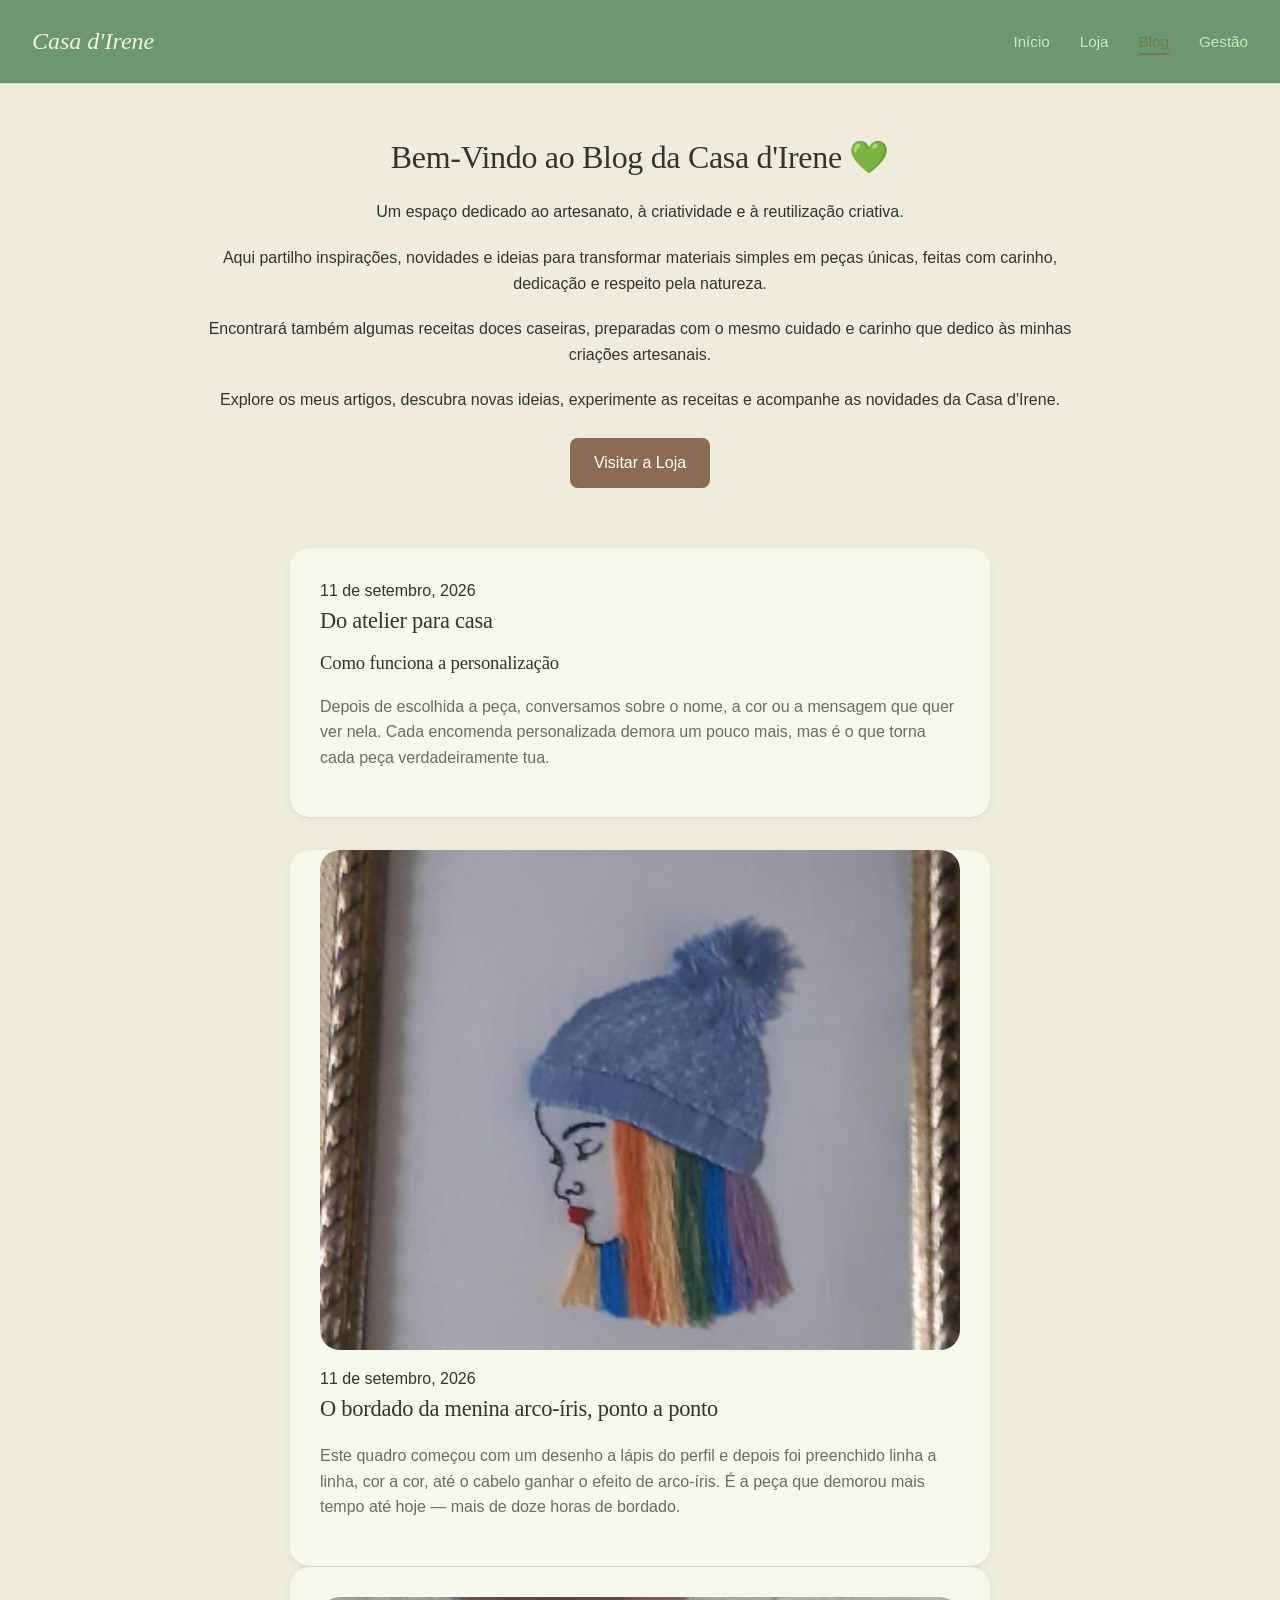
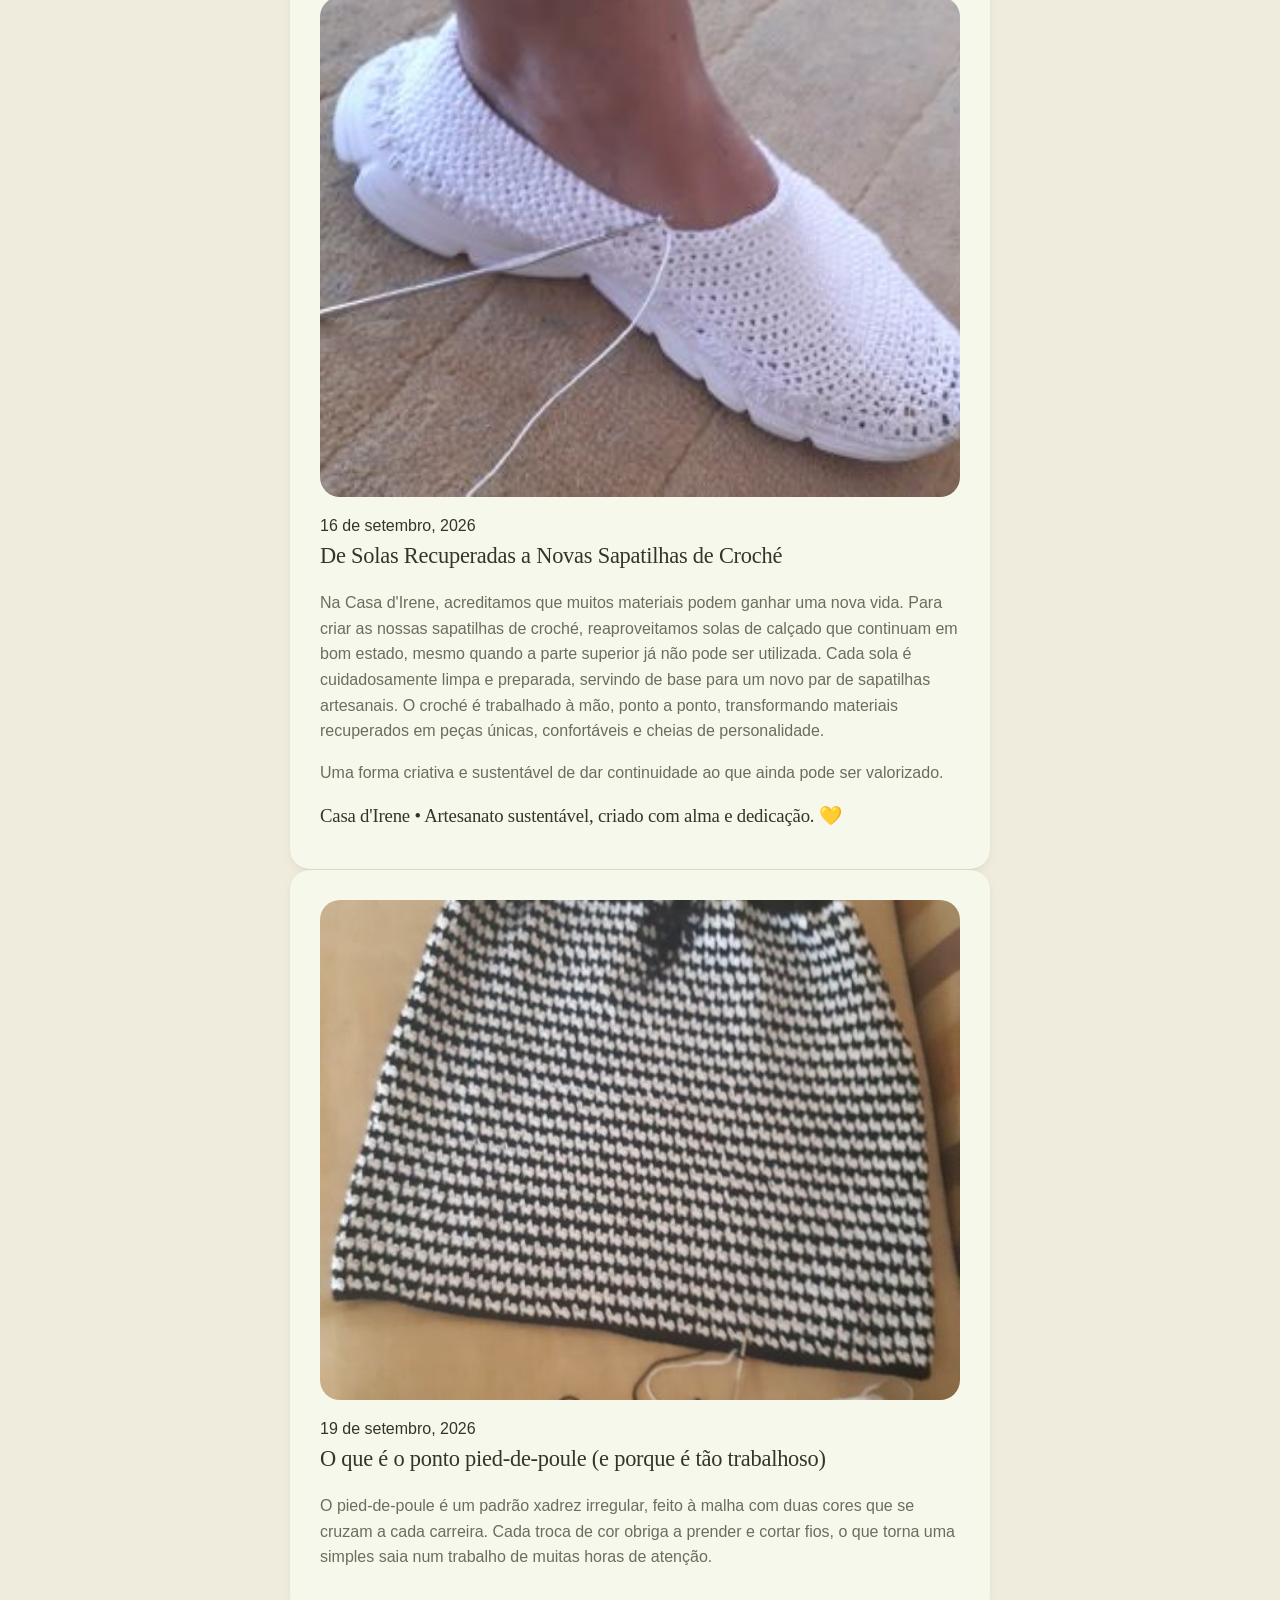
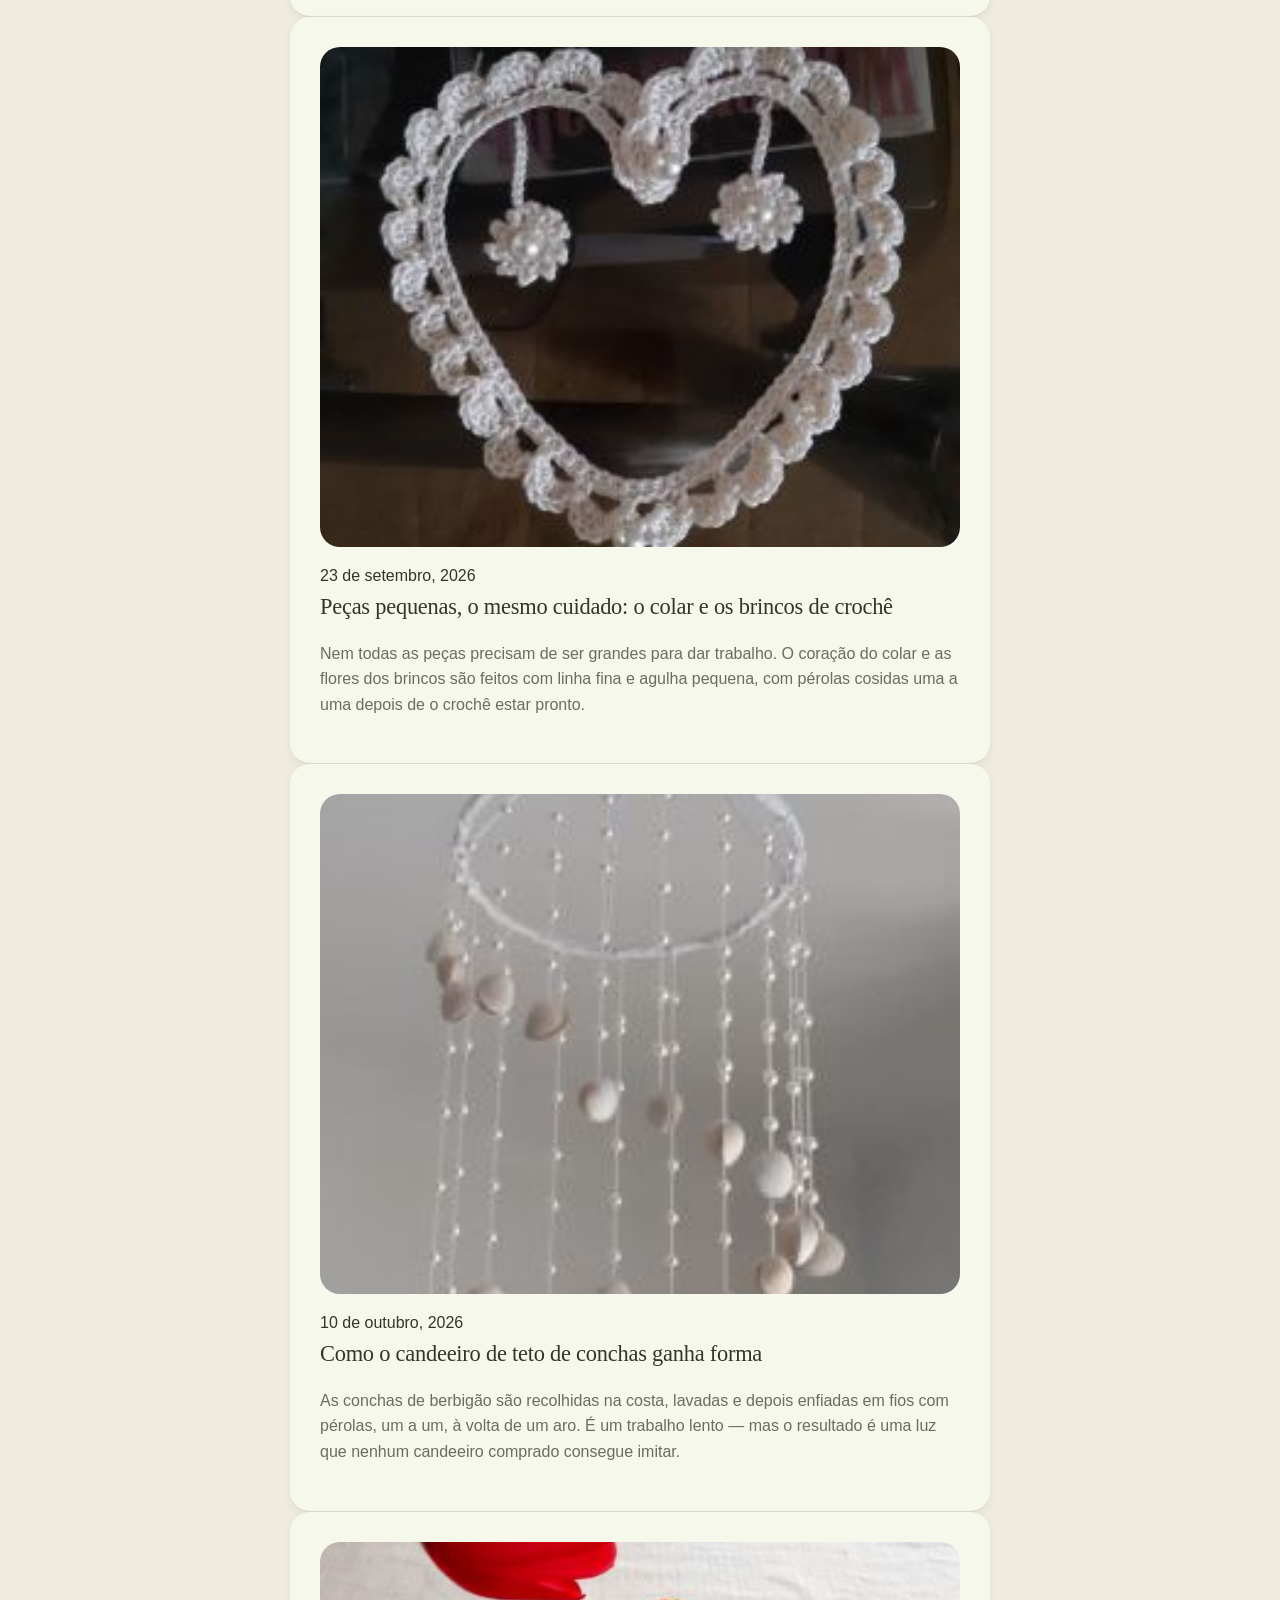
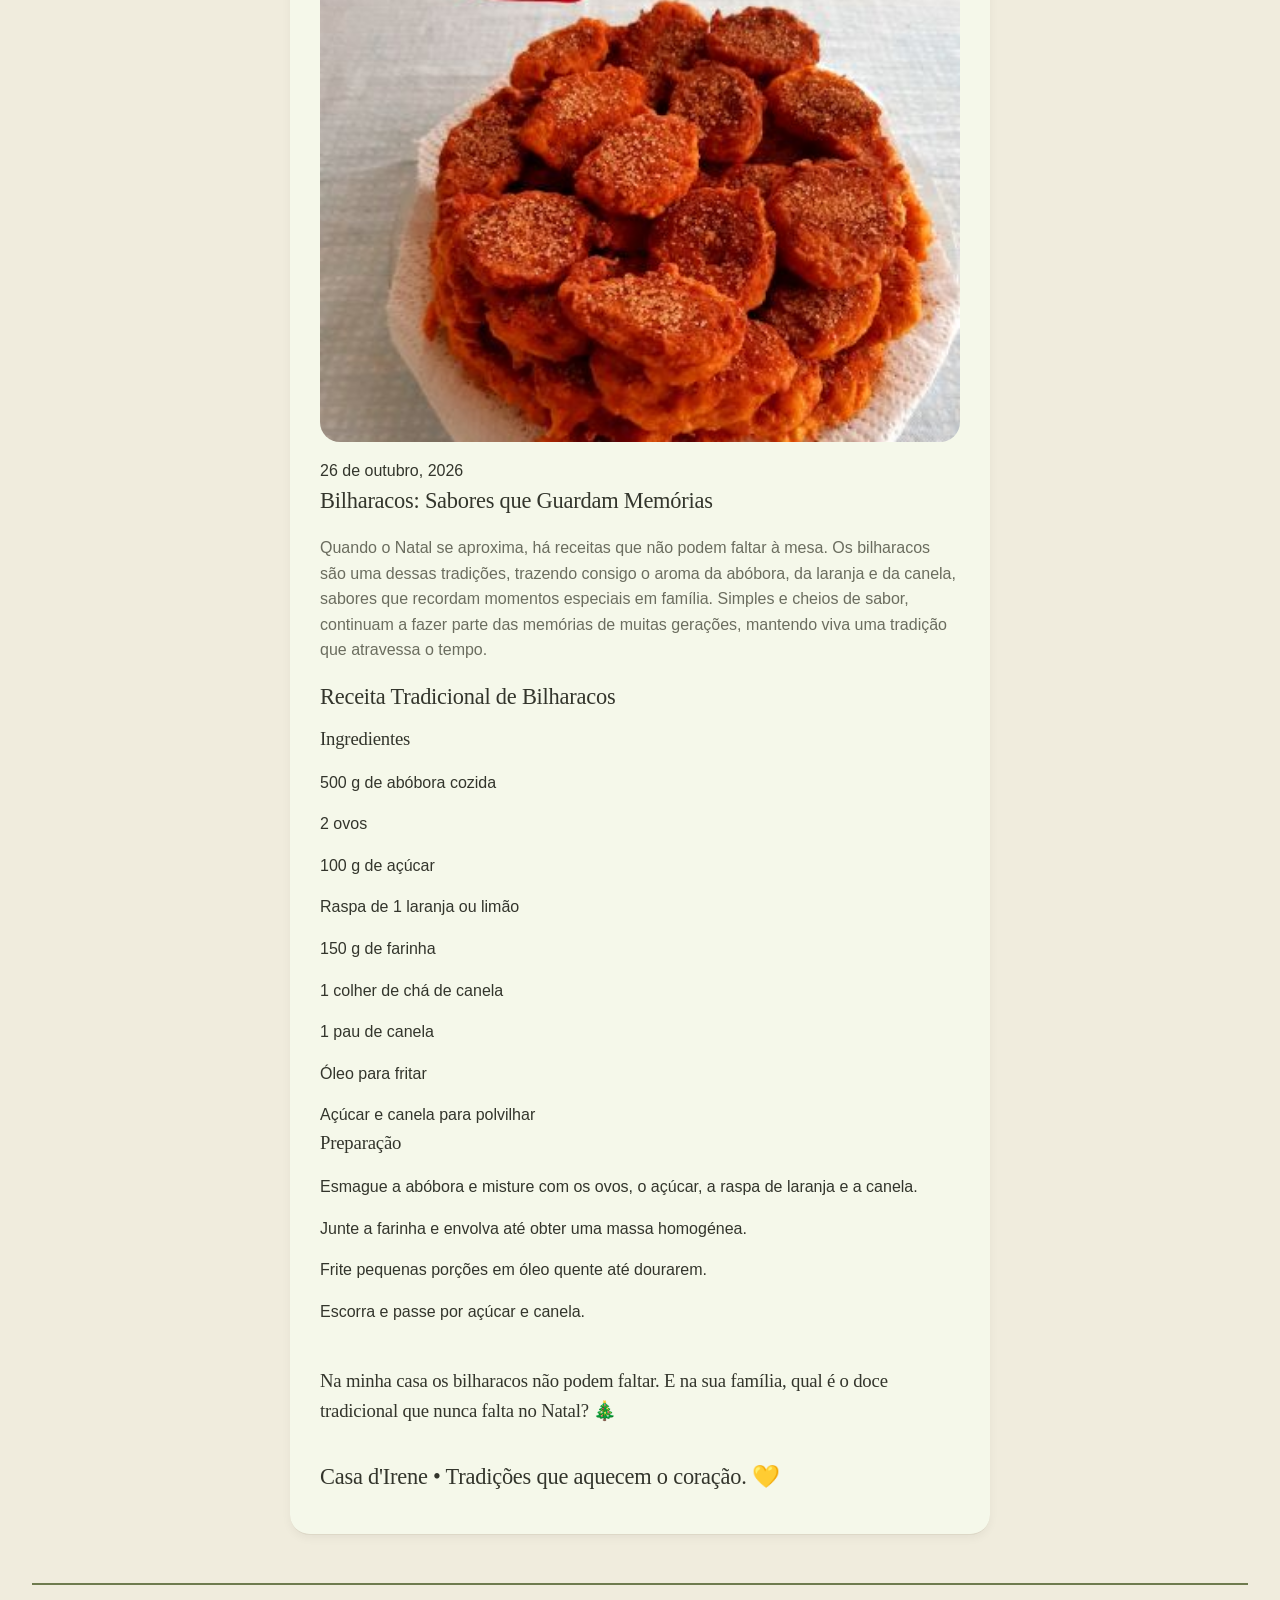
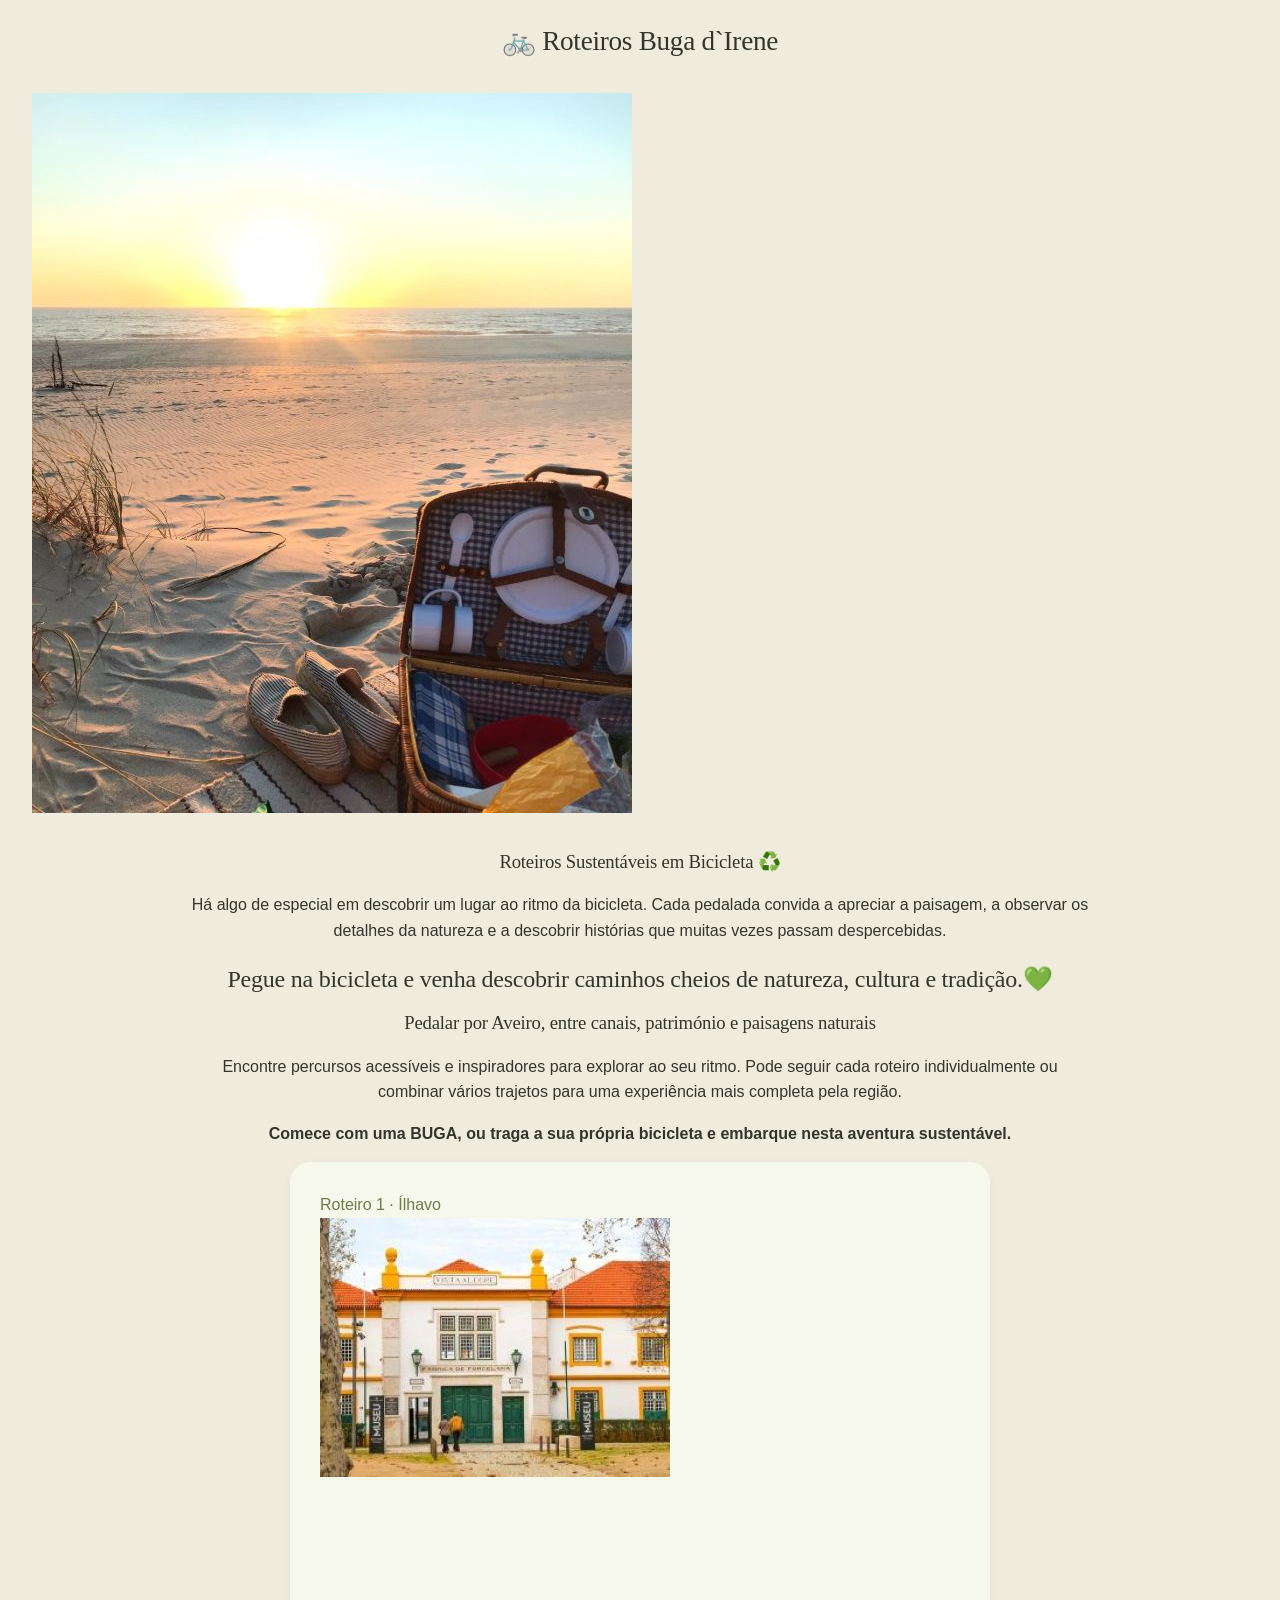
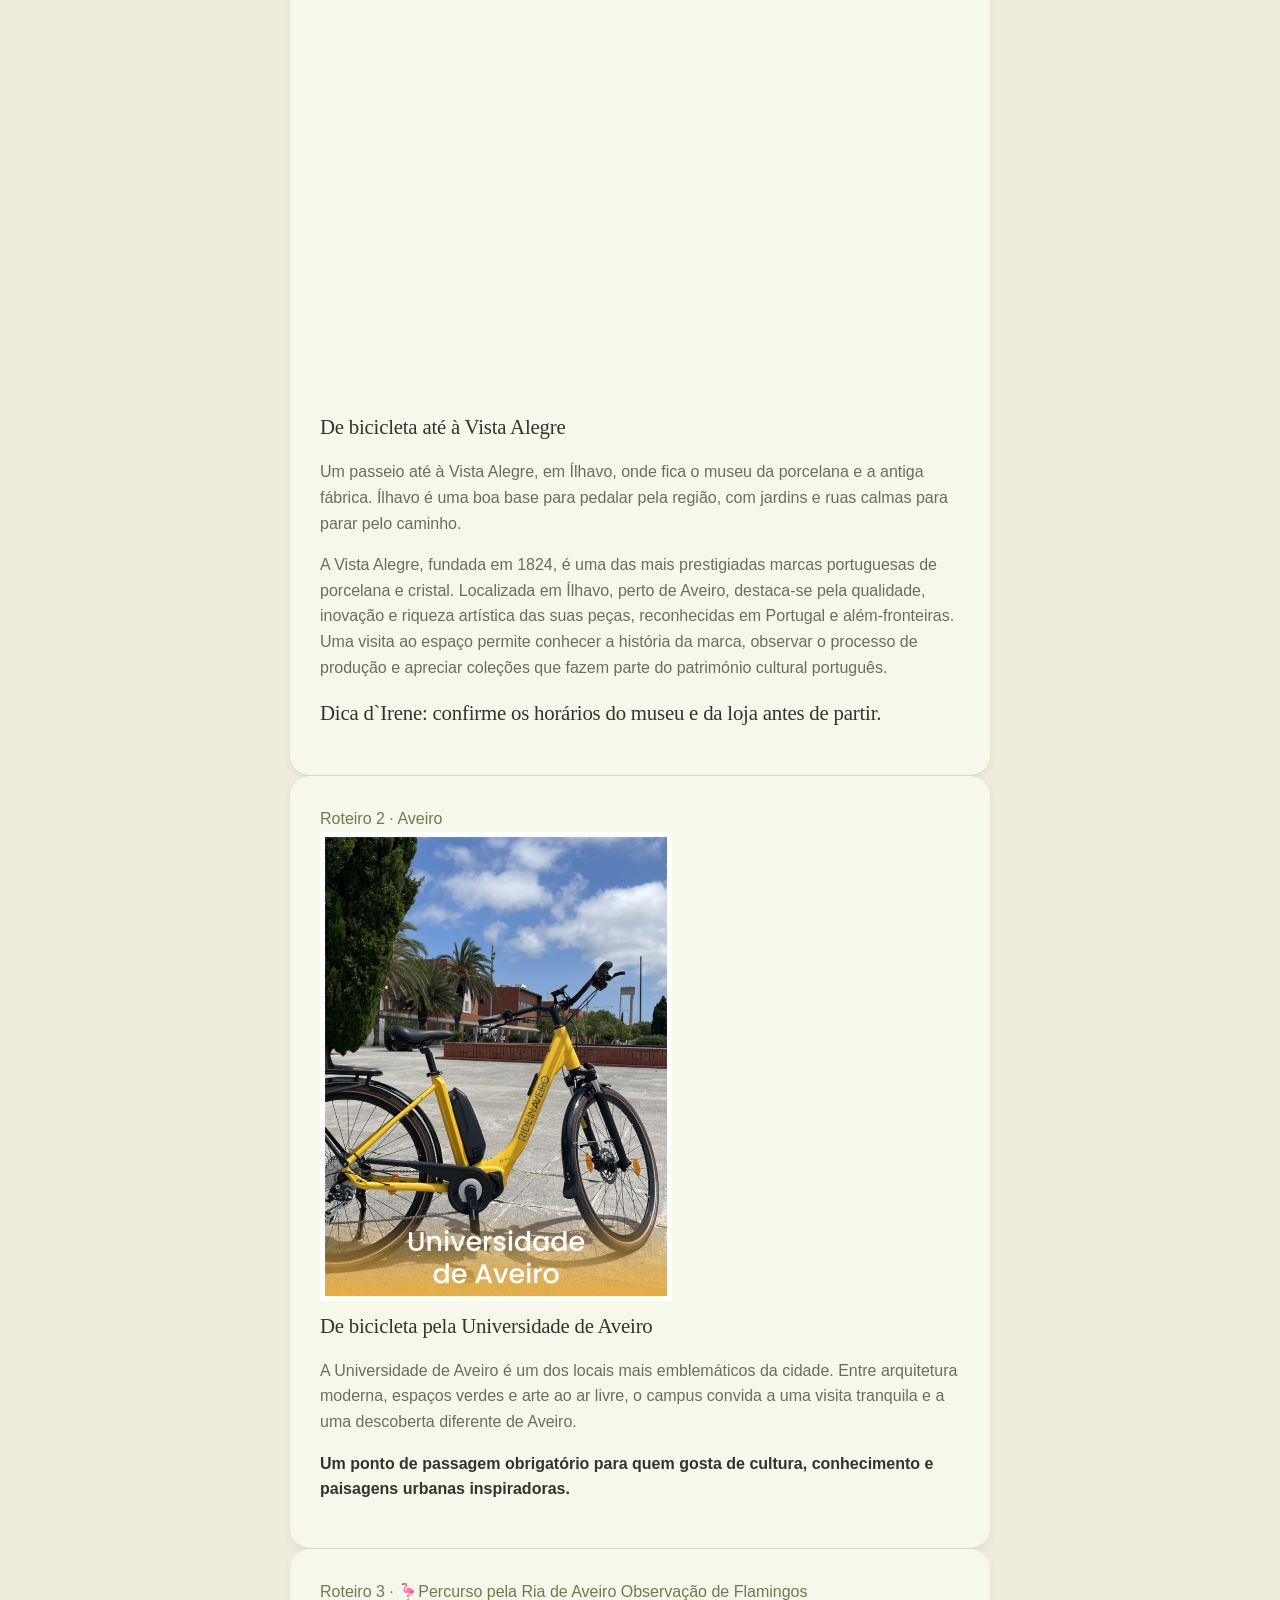
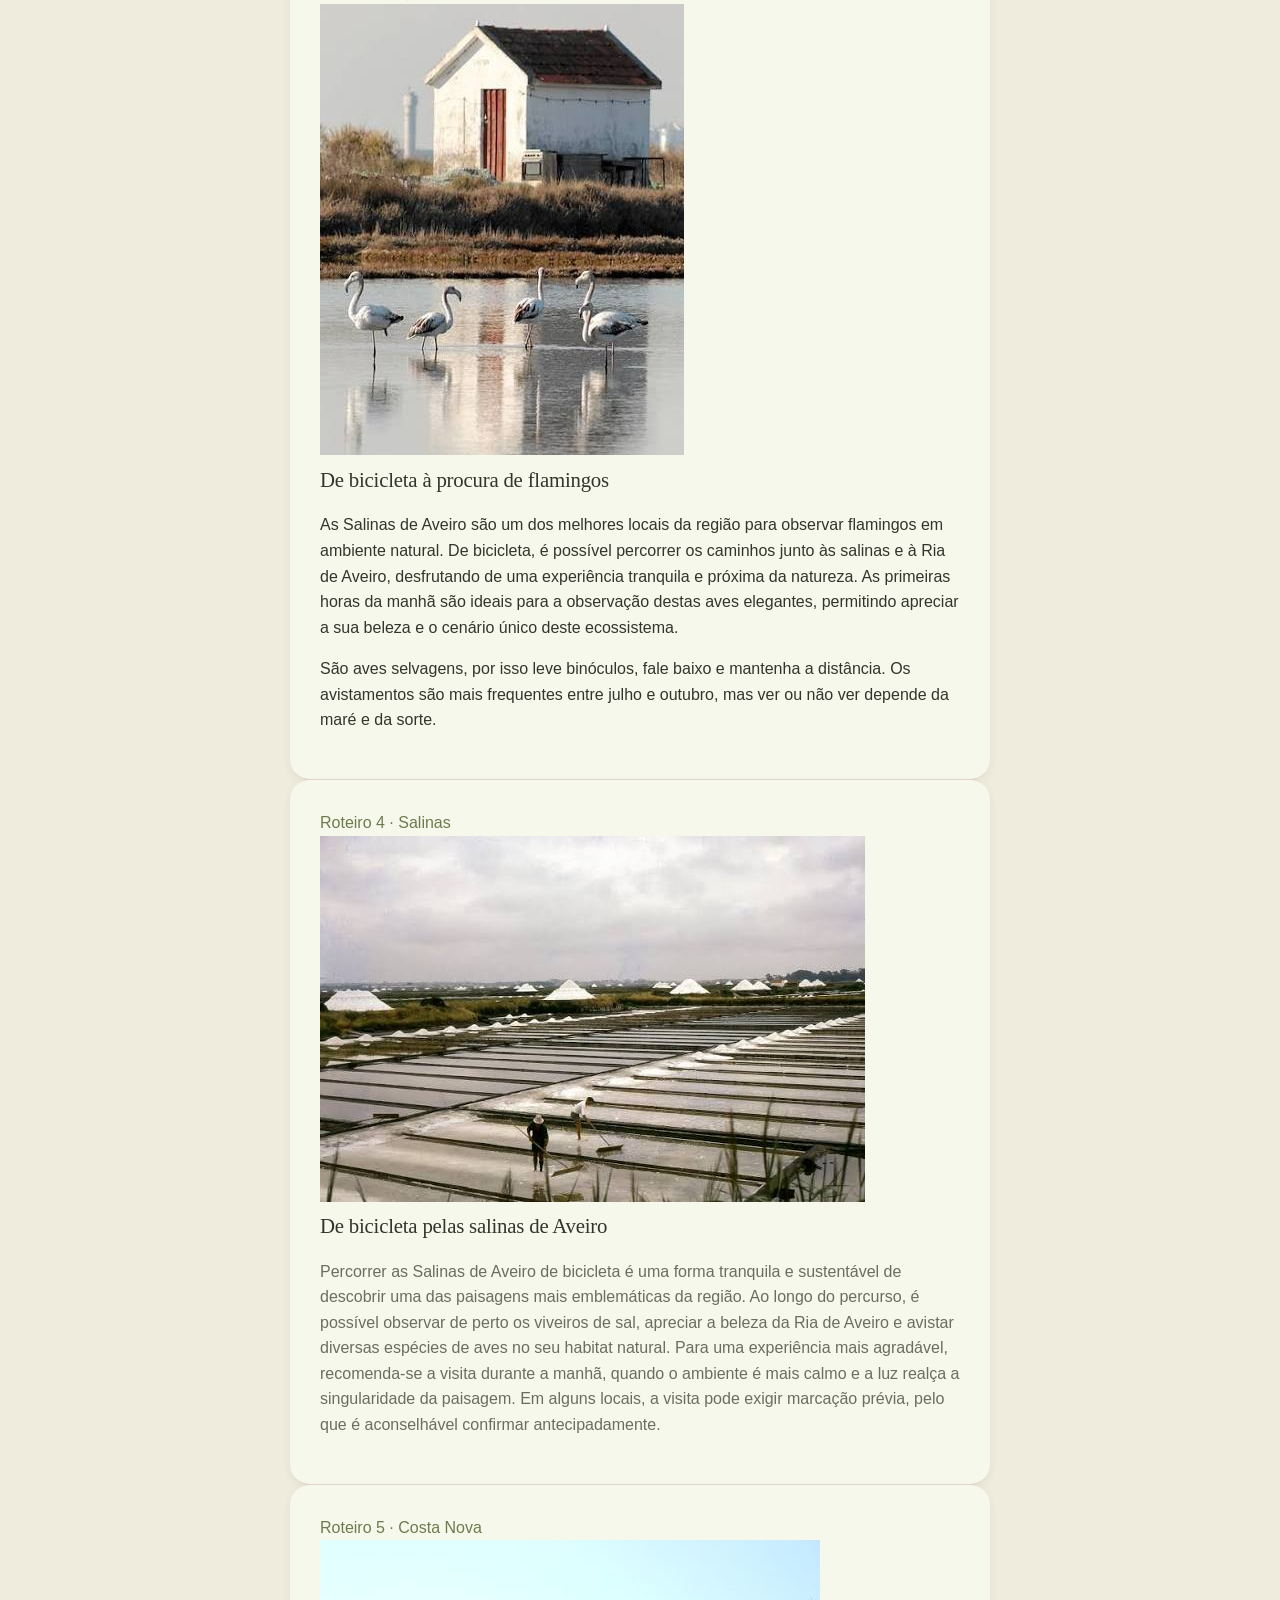
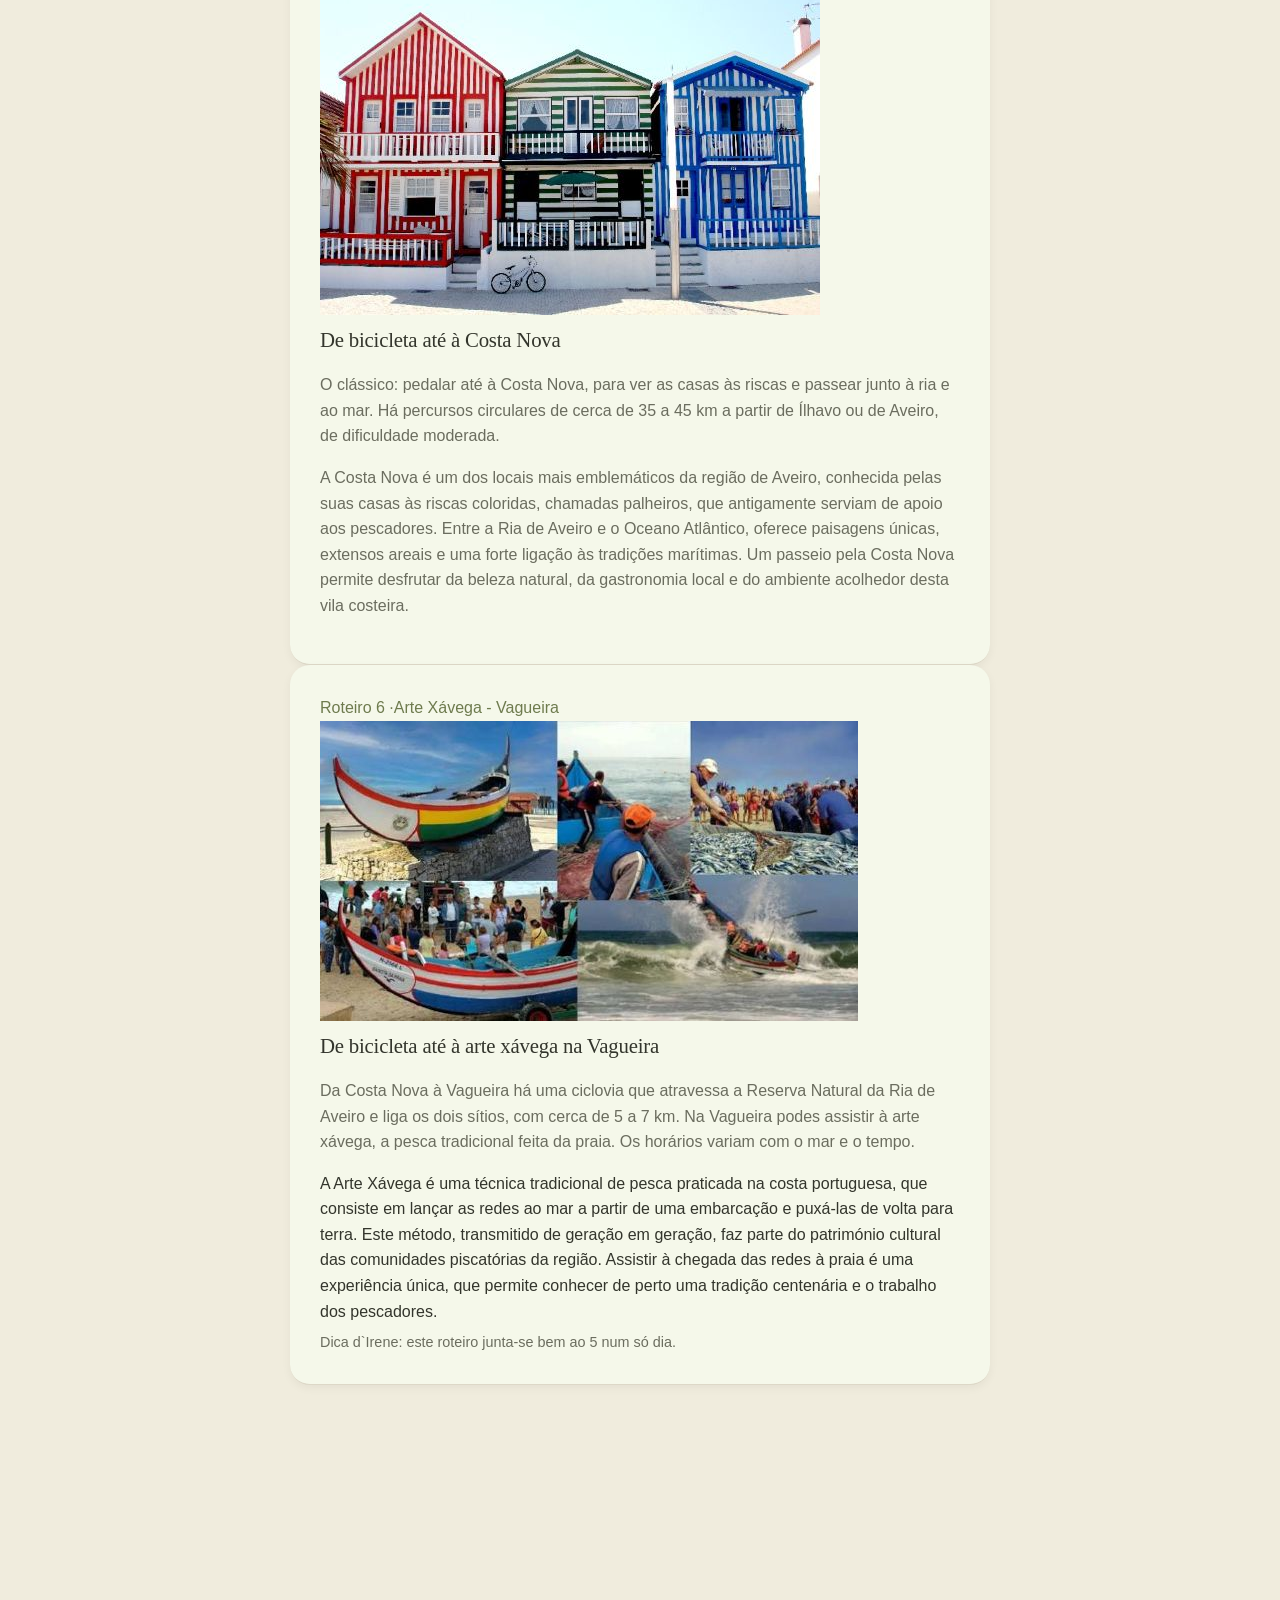
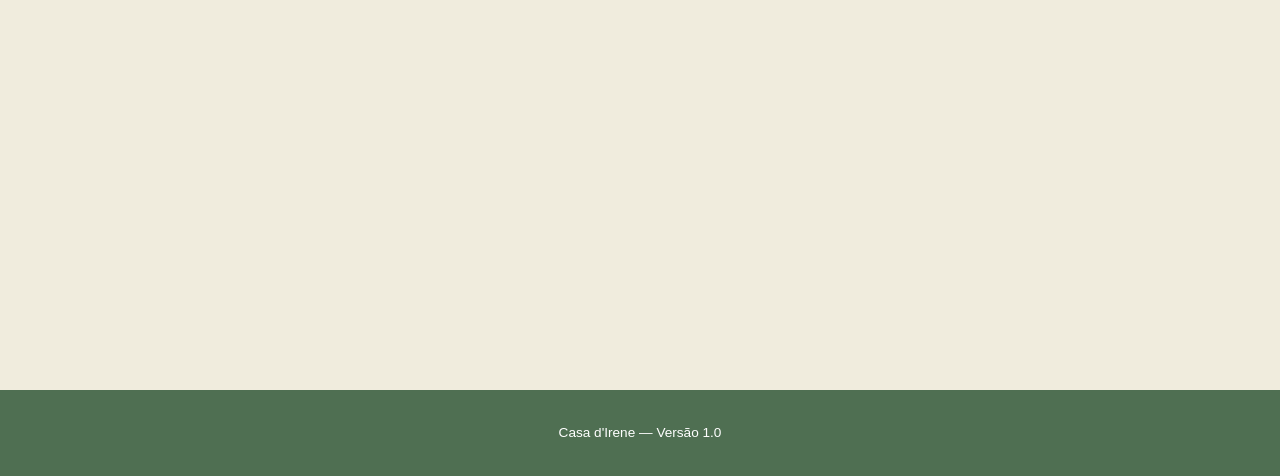
==== commit b84d170c: "Update image paths in blog.html" ====
--- a/blog.html
+++ b/blog.html
@@ -57,14 +57,14 @@
 
     <div class="lista-posts">
       <article class="post">
-        <img src="imagens_casa_direne/quadro bordado menina arco-iris.png" alt="Quadro bordado da menina arco-íris" class="foto-post">
+        <img src="imagens/quadro bordado menina arco-iris.png" alt="Quadro bordado da menina arco-íris" class="foto-post">
         <div class="data">11 de setembro, 2026</div>
         <h2>O bordado da menina arco-íris, ponto a ponto</h2>
         <p>Este quadro começou com um desenho a lápis do perfil e depois foi preenchido linha a linha, cor a cor, até o cabelo ganhar o efeito de arco-íris. É a peça que demorou mais tempo até hoje — mais de doze horas de bordado.</p>
       </article>
 
       <article class="post">
-        <img src="imagens_casa_direne/sapatilha croche.jpg" alt="Sapatilha de crochê com sola reaproveitada" class="foto-post">
+        <img src="imagens/sapatilha croche.jpg" alt="Sapatilha de crochê com sola reaproveitada" class="foto-post">
         <div class="data">16 de setembro, 2026</div>
         <h2>De Solas Recuperadas a Novas Sapatilhas de Croché</h2>
         <p>Na Casa d'Irene, acreditamos que muitos materiais podem ganhar uma nova vida. Para criar as nossas sapatilhas de croché, reaproveitamos solas de calçado que continuam em bom estado, mesmo quando a parte superior já não pode ser utilizada.
@@ -75,28 +75,28 @@
       </article>
 
       <article class="post">
-        <img src="imagens_casa_direne/saia de malha ponto pied-de-poule.jpg" alt="Saia de malha em ponto pied-de-poule" class="foto-post">
+        <img src="imagens/saia de malha ponto pied-de-poule.jpg" alt="Saia de malha em ponto pied-de-poule" class="foto-post">
         <div class="data">19 de setembro, 2026</div>
         <h2>O que é o ponto pied-de-poule (e porque é tão trabalhoso)</h2>
         <p>O pied-de-poule é um padrão xadrez irregular, feito à malha com duas cores que se cruzam a cada carreira. Cada troca de cor obriga a prender e cortar fios, o que torna uma simples saia num trabalho de muitas horas de atenção.</p>
       </article>
 
       <article class="post">
-        <img src="imagens_casa_direne/colar e brincos croche.jpg" alt="Colar coração e brincos de crochê com pérolas" class="foto-post">
+        <img src="imagens/colar e brincos croche.jpg" alt="Colar coração e brincos de crochê com pérolas" class="foto-post">
         <div class="data">23 de setembro, 2026</div>
         <h2>Peças pequenas, o mesmo cuidado: o colar e os brincos de crochê</h2>
         <p>Nem todas as peças precisam de ser grandes para dar trabalho. O coração do colar e as flores dos brincos são feitos com linha fina e agulha pequena, com pérolas cosidas uma a uma depois de o crochê estar pronto.</p>
       </article>
 
       <article class="post">
-        <img src="imagens_casa_direne/candeeiro teto conchas.jpg" alt="Candeeiro de teto feito de conchas de berbigão" class="foto-post">
+        <img src="imagens/candeeiro teto conchas.jpg" alt="Candeeiro de teto feito de conchas de berbigão" class="foto-post">
         <div class="data">10 de outubro, 2026</div>
         <h2>Como o candeeiro de teto de conchas ganha forma</h2>
         <p>As conchas de berbigão são recolhidas na costa, lavadas e depois enfiadas em fios com pérolas, um a um, à volta de um aro. É um trabalho lento — mas o resultado é uma luz que nenhum candeeiro comprado consegue imitar.</p>
       </article>
 
       <article class="post">
-        <img src="imagens_casa_direne/bilharacos.jpg" alt="bilharacos de abóbora" class="foto-post">
+        <img src="imagens/bilharacos.jpg" alt="bilharacos de abóbora" class="foto-post">
         <div class="data">26 de outubro, 2026</div>
         <h2>Bilharacos: Sabores que Guardam Memórias </h2>
         <p>Quando o Natal se aproxima, há receitas que não podem faltar à mesa. Os bilharacos são uma dessas tradições, trazendo consigo o aroma da abóbora, da laranja e da canela, sabores que recordam momentos especiais em família.
@@ -134,7 +134,7 @@
     <section class="roteiros-bicicleta" id="roteiros-bicicleta">
       <h2 class="titulo-secao">🚲  Roteiros Buga d`Irene</h2>
     
-      <img src="imagens_casa_direne/pôr do sol mala picnic.jpg" alt="">
+      <img src="imagens/pôr do sol mala picnic.jpg" alt="">
       <br>
 
       <div class="intro-roteiros">
@@ -164,7 +164,7 @@
       <article class="post roteiro-bike">
         <div class="data">Roteiro 1 · Ílhavo</div>
 
-        <img src="imagens_casa_direne/vista-alegre.jpg" alt="">
+        <img src="imagens/vista-alegre.jpg" alt="">
         <br>
         <iframe src="https://www.google.com/maps/embed?pb=!1m18!1m12!1m3!1d24233.44760409882!2d-8.697585307690943!3d40.60383112212475!2m3!1f0!2f0!3f0!3m2!1i1024!2i768!4f13.1!3m3!1m2!1s0xd23bce0806c195d%3A0x35fb714ff91c711!2sMuseu%20Vista%20Alegre!5e0!3m2!1spt-PT!2spt!4v1793710920989!5m2!1spt-PT!2spt" width="600" height="450" style="border:0;" allowfullscreen="" loading="lazy" referrerpolicy="strict-origin-when-cross-origin"></iframe>
        <br>
@@ -177,7 +177,7 @@
 
       <article class="post roteiro-bike">
         <div class="data">Roteiro 2 · Aveiro</div>
-        <img src="imagens_casa_direne/Universidade-Aveiro.jpg" alt="">
+        <img src="imagens/Universidade-Aveiro.jpg" alt="">
         
         <h3>De bicicleta pela Universidade de Aveiro</h3>
 
@@ -192,7 +192,7 @@
 
       <article class="post roteiro-bike">
         <div class="data">Roteiro 3 · 🦩Percurso pela Ria de Aveiro Observação de Flamingos</div>
-        <img src="imagens_casa_direne/flamingos.jpg" alt="">
+        <img src="imagens/flamingos.jpg" alt="">
         <h3>De bicicleta à procura de flamingos</h3>
        
        <p></p> As Salinas de Aveiro são um dos melhores locais da região para observar flamingos em ambiente natural. De bicicleta, é possível percorrer os caminhos junto às salinas e à Ria de Aveiro, desfrutando de uma experiência tranquila e próxima da natureza. As primeiras horas da manhã são ideais para a observação destas aves elegantes, permitindo apreciar a sua beleza e o cenário único deste ecossistema.
@@ -202,7 +202,7 @@
 
       <article class="post roteiro-bike">
         <div class="data">Roteiro 4 · Salinas</div>
-        <img src="imagens_casa_direne/salinas Aveiro.jpg" alt="">
+        <img src="imagens/salinas Aveiro.jpg" alt="">
         <h3>De bicicleta pelas salinas de Aveiro</h3>
         <p>Percorrer as Salinas de Aveiro de bicicleta é uma forma tranquila e sustentável de descobrir uma das paisagens mais emblemáticas da região. Ao longo do percurso, é possível observar de perto os viveiros de sal, apreciar a beleza da Ria de Aveiro e avistar diversas espécies de aves no seu habitat natural. 
           Para uma experiência mais agradável, recomenda-se a visita durante a manhã, quando o ambiente é mais calmo e a luz realça a singularidade da paisagem. Em alguns locais, a visita pode exigir marcação prévia, pelo que é aconselhável confirmar antecipadamente.</p>
@@ -210,7 +210,7 @@
 
       <article class="post roteiro-bike">
         <div class="data">Roteiro 5 · Costa Nova</div>
-        <img src="imagens_casa_direne/costa-nova.jpg" alt="">
+        <img src="imagens/costa-nova.jpg" alt="">
         <h3>De bicicleta até à Costa Nova</h3>
         <p>O clássico: pedalar até à Costa Nova, para ver as casas às riscas e passear junto à ria e ao mar. Há percursos circulares de cerca de 35 a 45 km a partir de Ílhavo ou de Aveiro, de dificuldade moderada.</p>
         <p>A Costa Nova é um dos locais mais emblemáticos da região de Aveiro, conhecida pelas suas casas às riscas coloridas, chamadas palheiros, que antigamente serviam de apoio aos pescadores. 
@@ -219,7 +219,7 @@
 
       <article class="post roteiro-bike">
         <div class="data">Roteiro 6 ·Arte Xávega - Vagueira</div>
-        <img src="imagens_casa_direne/arte xavega.jpg" alt="">
+        <img src="imagens/arte xavega.jpg" alt="">
         <br>
     
 
